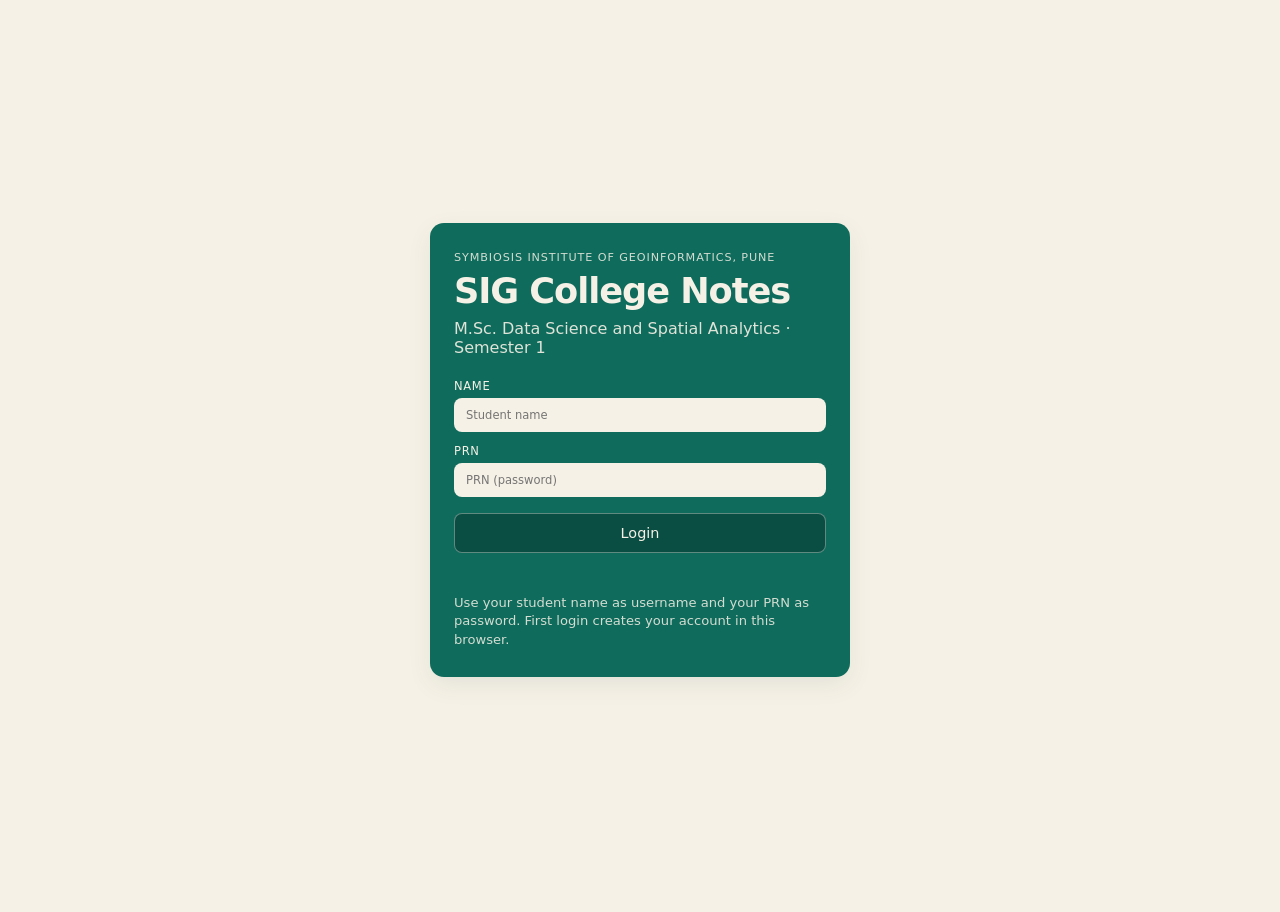
==== index.html @ 4ce727a7 "Add a local study chatbot on the notes page. Give students a floating chat helper for Semester 1 sub" ====
<!DOCTYPE html>
<html lang="en">
  <head>
    <meta charset="UTF-8" />
    <meta name="viewport" content="width=device-width, initial-scale=1" />
    <title>SIG College Notes — Semester 1</title>
    <link rel="stylesheet" href="styles.css" />
  </head>
  <body>
    <div class="page">
      <header class="top">
        <div class="brand">
          <p class="kicker">Symbiosis Institute of Geoinformatics, Pune</p>
          <h1>SIG College Notes</h1>
          <p class="programme">
            M.Sc. Data Science and Spatial Analytics · Semester 1
          </p>
        </div>
        <div class="top-actions">
          <div class="session">
            <p class="session-label">Logged in as</p>
            <p id="sessionName" class="session-name"></p>
          </div>
          <button type="button" id="logoutBtn" class="btn btn-secondary">
            Logout
          </button>
        </div>
      </header>

      <p class="disclaimer">
        Study helper only — not official SIG LMS content.
      </p>

      <nav class="tabs" aria-label="Semester">
        <button type="button" class="tab is-active" aria-current="page">
          Semester 1
        </button>
      </nav>

      <div class="toolbar">
        <label class="search">
          <span class="sr-only">Search subjects</span>
          <input
            id="searchInput"
            type="search"
            placeholder="Search subjects…"
            autocomplete="off"
          />
        </label>
        <p id="status" class="status" role="status"></p>
      </div>

      <main id="cards" class="cards"></main>

      <footer class="foot">
        Notes stay in this browser.
      </footer>
    </div>

    <div class="chatbot" id="chatbot">
      <button type="button" class="chatbot-toggle" id="chatToggle" aria-expanded="false">
        Study chat
      </button>
      <section class="chatbot-panel" id="chatPanel" hidden>
        <header class="chatbot-head">
          <div>
            <p class="chatbot-title">SIG Study Bot</p>
            <p class="chatbot-sub">Ask about Semester 1 subjects or how to use notes.</p>
          </div>
          <button type="button" class="btn-ghost chatbot-close" id="chatClose">Close</button>
        </header>
        <div class="chatbot-messages" id="chatMessages" aria-live="polite"></div>
        <form class="chatbot-form" id="chatForm">
          <input
            id="chatInput"
            type="text"
            placeholder="Ask something…"
            autocomplete="off"
            required
          />
          <button type="submit" class="btn">Send</button>
        </form>
      </section>
    </div>

    <script src="auth.js"></script>
    <script src="app.js"></script>
    <script src="chatbot.js"></script>
  </body>
</html>
---- styles.css ----
:root {
  --teal: #0f6b5c;
  --teal-dark: #0a4d43;
  --cream: #f6f1e6;
  --card: #fffaf1;
  --ink: #16332e;
  --muted: #5a6f69;
  --line: #d9cfc0;
  --student: #9a4d1c;
  --shadow: 0 8px 24px rgba(10, 77, 67, 0.08);
}

* {
  box-sizing: border-box;
}

html,
body {
  margin: 0;
  min-height: 100%;
}

body {
  font-family: "Source Sans 3", "Segoe UI", ui-sans-serif, system-ui, sans-serif;
  color: var(--ink);
  background: var(--cream);
}

.page {
  max-width: 1100px;
  margin: 0 auto;
  padding: 28px 18px 40px;
}

.login-page {
  max-width: none;
}

.login-screen {
  min-height: calc(100vh - 56px);
  display: grid;
  place-items: center;
}

.login-card {
  width: min(100%, 420px);
  background: var(--teal);
  color: var(--cream);
  border-radius: 14px;
  padding: 28px 24px;
  box-shadow: var(--shadow);
}

.login-card .programme {
  margin-bottom: 22px;
}

.login-form {
  display: grid;
  gap: 12px;
}

.login-form .field {
  opacity: 1;
}

.login-form .field input {
  width: 100%;
  min-width: 0;
}

.login-form .btn {
  width: 100%;
  margin-top: 4px;
}

.login-error {
  margin: 0;
  min-height: 1.2em;
  color: #ffd7c2;
  font-size: 0.88rem;
}

.login-hint {
  margin: 0;
  font-size: 0.82rem;
  opacity: 0.85;
  line-height: 1.4;
}

.session {
  display: grid;
  gap: 2px;
  text-align: right;
}

.session-label {
  margin: 0;
  font-size: 0.7rem;
  text-transform: uppercase;
  letter-spacing: 0.06em;
  opacity: 0.8;
}

.session-name {
  margin: 0;
  font-size: 1rem;
}

.top {
  display: flex;
  justify-content: space-between;
  gap: 20px;
  align-items: flex-end;
  background: var(--teal);
  color: var(--cream);
  border-radius: 12px;
  padding: 22px 22px 20px;
}

.kicker {
  margin: 0 0 6px;
  letter-spacing: 0.08em;
  text-transform: uppercase;
  font-size: 0.7rem;
  opacity: 0.85;
}

h1 {
  margin: 0;
  font-size: clamp(1.55rem, 4vw, 2.2rem);
  letter-spacing: -0.03em;
}

.programme {
  margin: 8px 0 0;
  opacity: 0.9;
}

.top-actions {
  display: flex;
  flex-wrap: wrap;
  gap: 10px;
  align-items: end;
}

.field {
  display: grid;
  gap: 5px;
  font-size: 0.72rem;
  text-transform: uppercase;
  letter-spacing: 0.06em;
  opacity: 0.92;
}

.field input,
.field select,
.search input,
.btn {
  font: inherit;
  border: 1px solid transparent;
  border-radius: 8px;
  padding: 9px 11px;
  text-transform: none;
  letter-spacing: 0;
}

.field input,
.field select {
  background: var(--cream);
  color: var(--ink);
  min-width: 150px;
}

.btn {
  cursor: pointer;
  background: var(--teal-dark);
  color: var(--cream);
  border: 1px solid rgba(255, 250, 241, 0.35);
  font-size: 0.9rem;
  height: 40px;
}

.btn:hover {
  filter: brightness(1.08);
}

.btn-secondary {
  background: var(--cream);
  color: var(--teal-dark);
  border: 1px solid rgba(255, 250, 241, 0.35);
}

.btn-ghost {
  cursor: pointer;
  background: transparent;
  border: 1px solid currentColor;
  color: inherit;
  padding: 5px 10px;
  border-radius: 7px;
  font-size: 0.8rem;
}

.btn-ghost:hover:not(:disabled) {
  background: rgba(15, 107, 92, 0.08);
}

.btn-ghost:disabled {
  opacity: 0.4;
  cursor: not-allowed;
}

.disclaimer {
  margin: 14px 4px 0;
  color: var(--muted);
}

.tabs {
  display: flex;
  gap: 8px;
  margin: 22px 0 16px;
}

.tab {
  border: 0;
  background: var(--teal);
  color: var(--cream);
  padding: 8px 16px;
  border-radius: 999px;
}

.toolbar {
  display: flex;
  gap: 14px;
  align-items: center;
  margin-bottom: 18px;
}

.search {
  flex: 1;
}

.search input {
  width: 100%;
  border: 1px solid var(--line);
  background: var(--card);
  color: var(--ink);
}

.status {
  margin: 0;
  min-height: 1.2em;
  color: var(--teal);
  font-size: 0.82rem;
}

.cards {
  display: grid;
  grid-template-columns: repeat(auto-fill, minmax(300px, 1fr));
  gap: 16px;
}

.card {
  background: var(--card);
  border: 1px solid var(--line);
  box-shadow: var(--shadow);
  border-radius: 12px;
  padding: 16px;
  display: grid;
  gap: 12px;
}

.card h2 {
  margin: 0;
  font-size: 1.12rem;
  line-height: 1.3;
  color: var(--teal-dark);
}

.meta {
  margin: 5px 0 0;
  font-size: 0.78rem;
  color: var(--muted);
}

.note {
  display: grid;
  gap: 8px;
  padding-top: 12px;
  border-top: 1px dashed var(--line);
}

.note-head {
  display: flex;
  justify-content: space-between;
  align-items: center;
  gap: 8px;
}

.badge {
  font-size: 0.7rem;
  letter-spacing: 0.08em;
  text-transform: uppercase;
  font-weight: 700;
}

.badge.student {
  color: var(--student);
}

.note p,
.note textarea {
  margin: 0;
  white-space: pre-wrap;
  line-height: 1.45;
  min-height: 4.2em;
}

.dropzone {
  border: 1.5px dashed var(--line);
  border-radius: 10px;
  padding: 12px;
  background: #fff;
  display: grid;
  gap: 8px;
  justify-items: start;
}

.dropzone.is-over {
  border-color: var(--teal);
  background: rgba(15, 107, 92, 0.06);
}

.dropzone.is-off {
  opacity: 0.55;
  pointer-events: none;
}

.drop-hint {
  margin: 0;
  color: var(--muted);
  font-size: 0.88rem;
  min-height: 0;
}

.drop-meta {
  margin: 0;
  color: var(--muted);
  font-size: 0.75rem;
  min-height: 0;
}

.files {
  list-style: none;
  margin: 0;
  padding: 0;
  display: grid;
  gap: 8px;
}

.file-row {
  display: flex;
  flex-wrap: wrap;
  gap: 8px 12px;
  align-items: center;
  justify-content: space-between;
  padding: 8px 10px;
  background: #fff;
  border: 1px solid var(--line);
  border-radius: 8px;
}

.file-info {
  min-width: 0;
  flex: 1;
}

.file-name {
  margin: 0;
  font-weight: 650;
  min-height: 0;
  word-break: break-word;
}

.file-size {
  margin: 2px 0 0;
  color: var(--muted);
  font-size: 0.78rem;
  min-height: 0;
}

.file-actions {
  display: flex;
  gap: 6px;
}

.note textarea {
  width: 100%;
  resize: vertical;
  border: 1px solid var(--line);
  border-radius: 8px;
  padding: 8px;
  background: #fff;
  font: inherit;
}

.dropzone {
  border: 1.5px dashed var(--line);
  border-radius: 10px;
  padding: 12px;
  background: rgba(15, 107, 92, 0.04);
  display: grid;
  gap: 8px;
  justify-items: start;
}

.dropzone.is-over {
  border-color: var(--teal);
  background: rgba(15, 107, 92, 0.1);
}

.dropzone p {
  min-height: 0;
  font-size: 0.85rem;
  color: var(--muted);
}

.file-list {
  list-style: none;
  margin: 0;
  padding: 0;
  display: grid;
  gap: 8px;
}

.file-row {
  display: grid;
  grid-template-columns: 1fr auto;
  gap: 8px 12px;
  align-items: center;
  padding: 8px 10px;
  border: 1px solid var(--line);
  border-radius: 8px;
  background: #fff;
  font-size: 0.85rem;
}

.file-meta {
  min-width: 0;
}

.file-meta strong {
  display: block;
  overflow: hidden;
  text-overflow: ellipsis;
  white-space: nowrap;
}

.file-meta span {
  color: var(--muted);
  font-size: 0.78rem;
}

.file-actions {
  display: flex;
  gap: 6px;
  flex-wrap: wrap;
}

@media (max-width: 720px) {
  .file-row {
    grid-template-columns: 1fr;
  }
}

.note-head-actions {
  display: flex;
  flex-wrap: wrap;
  gap: 6px;
  justify-content: flex-end;
}

.dropzone {
  border: 1.5px dashed var(--line);
  border-radius: 10px;
  padding: 12px;
  text-align: center;
  color: var(--muted);
  font-size: 0.85rem;
  background: rgba(15, 107, 92, 0.04);
}

.dropzone.is-over {
  border-color: var(--teal);
  background: rgba(15, 107, 92, 0.1);
  color: var(--teal-dark);
}

.file-list {
  list-style: none;
  margin: 0;
  padding: 0;
  display: grid;
  gap: 8px;
}

.file-row {
  display: grid;
  gap: 6px;
  padding: 8px 10px;
  border: 1px solid var(--line);
  border-radius: 8px;
  background: #fff;
}

.file-meta {
  font-size: 0.85rem;
}

.file-meta strong {
  display: block;
  word-break: break-word;
}

.file-meta span {
  color: var(--muted);
  font-size: 0.78rem;
}

.file-actions {
  display: flex;
  gap: 6px;
  flex-wrap: wrap;
}

.empty {
  grid-column: 1 / -1;
  color: var(--muted);
  text-align: center;
  padding: 36px 12px;
}

.foot {
  margin: 28px 4px 0;
  padding-top: 16px;
  border-top: 1px solid var(--line);
  color: var(--muted);
  font-size: 0.92rem;
}

.sr-only {
  position: absolute;
  width: 1px;
  height: 1px;
  padding: 0;
  margin: -1px;
  overflow: hidden;
  clip: rect(0, 0, 0, 0);
  border: 0;
}

@media (max-width: 720px) {
  .top,
  .toolbar,
  .top-actions {
    flex-direction: column;
    align-items: stretch;
  }

  .field input,
  .field select {
    min-width: 0;
    width: 100%;
  }

  .chatbot-panel {
    width: calc(100vw - 24px);
    right: 0;
  }
}

.chatbot {
  position: fixed;
  right: 18px;
  bottom: 18px;
  z-index: 40;
  display: grid;
  justify-items: end;
  gap: 10px;
}

.chatbot-toggle {
  border: 0;
  border-radius: 999px;
  background: var(--teal);
  color: var(--cream);
  padding: 12px 18px;
  cursor: pointer;
  font: inherit;
  box-shadow: var(--shadow);
}

.chatbot-panel {
  width: min(360px, calc(100vw - 24px));
  background: var(--card);
  border: 1px solid var(--line);
  border-radius: 14px;
  box-shadow: var(--shadow);
  overflow: hidden;
  display: grid;
  grid-template-rows: auto 1fr auto;
  max-height: min(70vh, 520px);
}

.chatbot-head {
  display: flex;
  justify-content: space-between;
  gap: 10px;
  align-items: start;
  padding: 12px 14px;
  background: var(--teal);
  color: var(--cream);
}

.chatbot-title {
  margin: 0;
  font-weight: 700;
}

.chatbot-sub {
  margin: 4px 0 0;
  font-size: 0.78rem;
  opacity: 0.9;
}

.chatbot-close {
  color: var(--cream);
  border-color: rgba(255, 250, 241, 0.45);
}

.chatbot-messages {
  padding: 12px;
  overflow-y: auto;
  display: grid;
  gap: 8px;
  background: #fffdf8;
  min-height: 220px;
}

.chat-bubble {
  max-width: 90%;
  padding: 8px 10px;
  border-radius: 10px;
  font-size: 0.9rem;
  line-height: 1.4;
  white-space: pre-wrap;
}

.chat-bot {
  justify-self: start;
  background: rgba(15, 107, 92, 0.1);
  color: var(--ink);
}

.chat-user {
  justify-self: end;
  background: var(--teal);
  color: var(--cream);
}

.chatbot-form {
  display: grid;
  grid-template-columns: 1fr auto;
  gap: 8px;
  padding: 10px;
  border-top: 1px solid var(--line);
  background: var(--card);
}

.chatbot-form input {
  border: 1px solid var(--line);
  border-radius: 8px;
  padding: 9px 11px;
  font: inherit;
  background: #fff;
  color: var(--ink);
}

.chatbot-form .btn {
  height: auto;
}
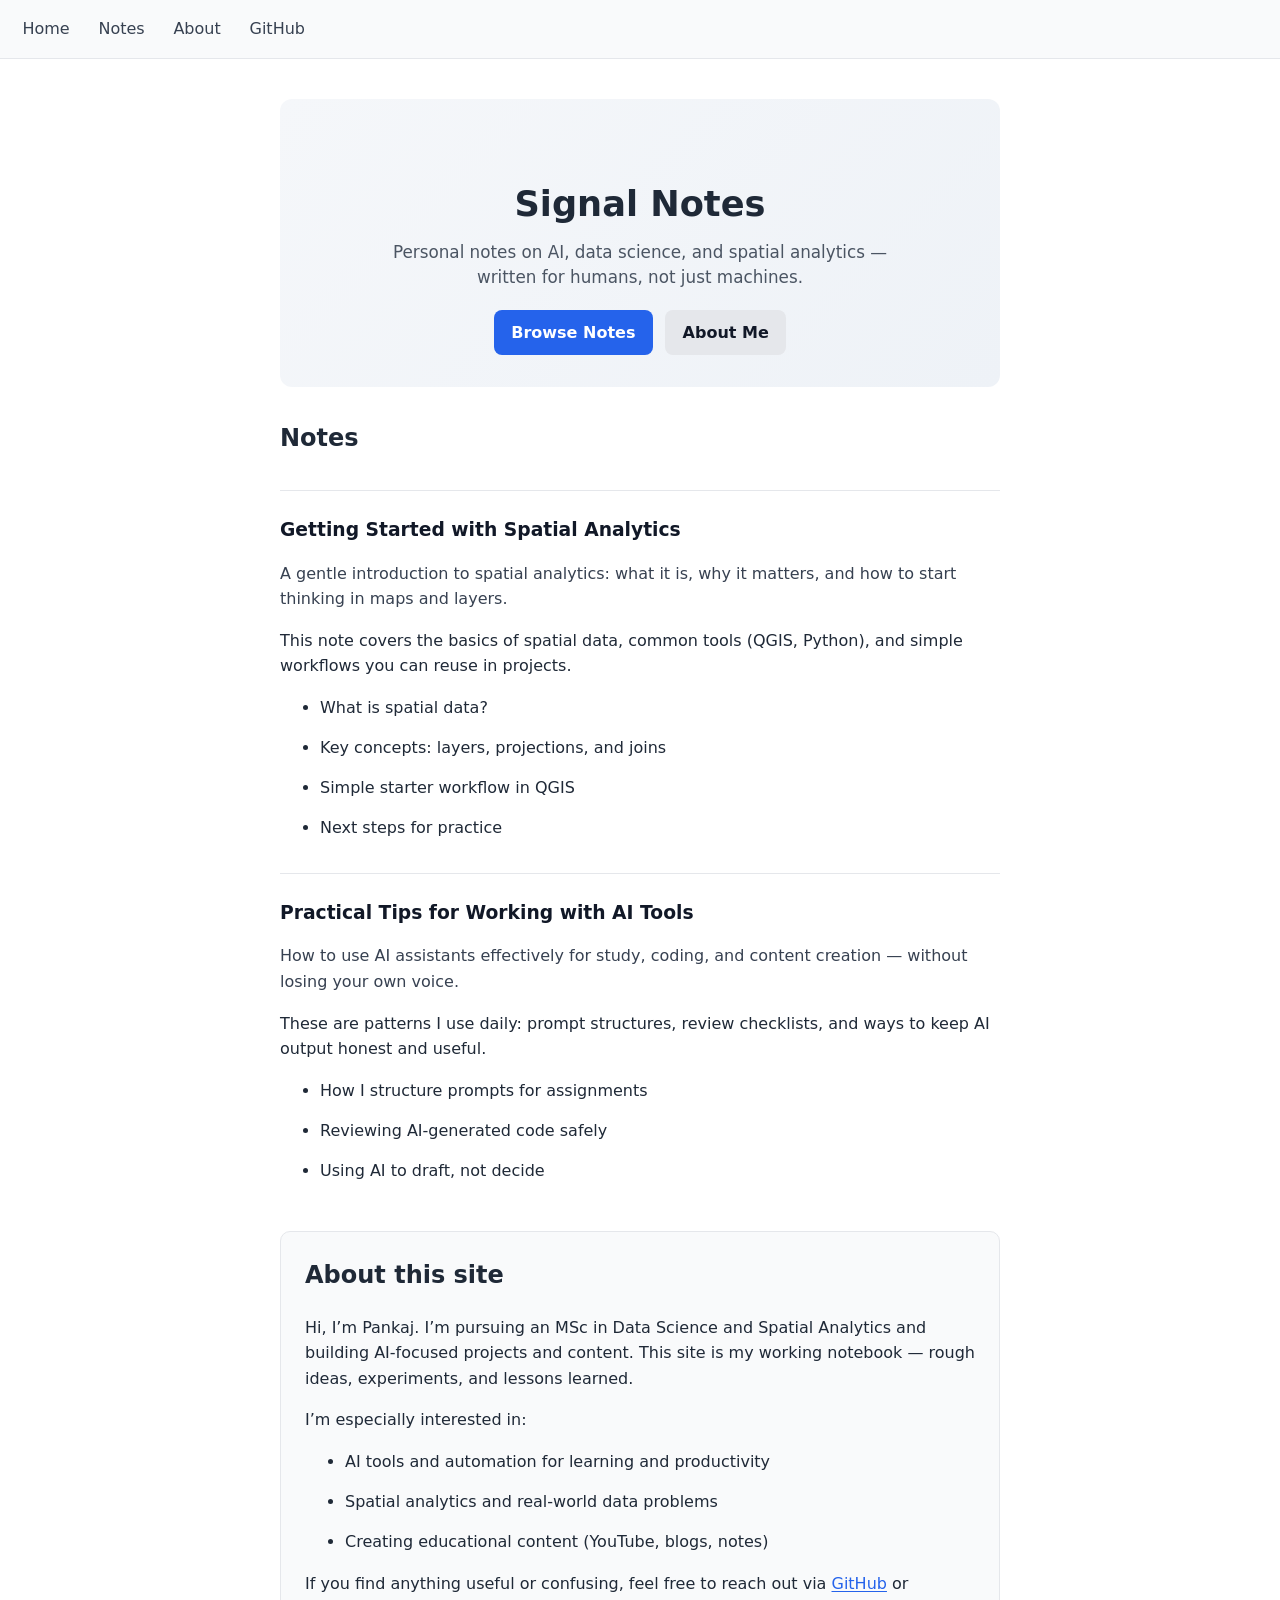
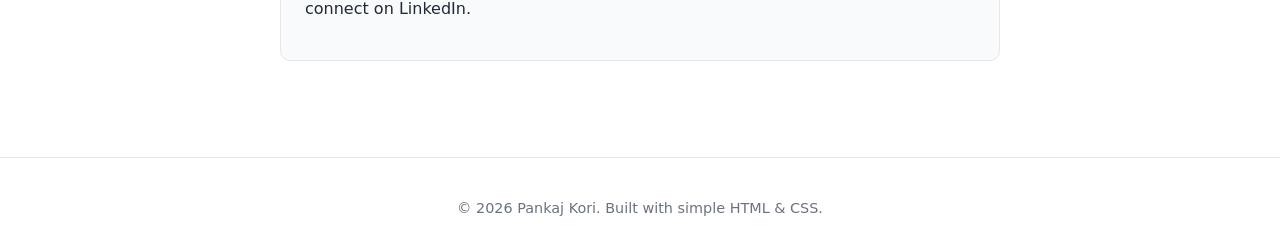
==== commit 78589521: "Redesign site: friendlier layout, nav, about section Co-authored-by: Cursor <cursoragent@cursor.com>" ====
--- a/index.html
+++ b/index.html
@@ -1,90 +1,106 @@
 <!DOCTYPE html>
 <html lang="en">
-  <head>
-    <meta charset="UTF-8" />
-    <meta name="viewport" content="width=device-width, initial-scale=1" />
-    <title>SIG College Notes — Semester 1</title>
-    <link rel="stylesheet" href="styles.css" />
-  </head>
-  <body>
-    <div class="page">
-      <header class="top">
-        <div class="brand">
-          <p class="kicker">Symbiosis Institute of Geoinformatics, Pune</p>
-          <h1>SIG College Notes</h1>
-          <p class="programme">
-            M.Sc. Data Science and Spatial Analytics · Semester 1
-          </p>
-        </div>
-        <div class="top-actions">
-          <div class="session">
-            <p class="session-label">Logged in as</p>
-            <p id="sessionName" class="session-name"></p>
-          </div>
-          <button type="button" id="logoutBtn" class="btn btn-secondary">
-            Logout
-          </button>
-        </div>
-      </header>
+<head>
+  <meta charset="UTF-8" />
+  <meta name="viewport" content="width=device-width, initial-scale=1" />
+  <title>Signal Notes – Pankaj Kori</title>
+  <link rel="stylesheet" href="styles.css" />
+  <meta name="description" content="Personal notes on AI, data science, and spatial analytics by Pankaj Kori." />
+</head>
+<body>
+  <nav class="site-nav">
+    <a href="index.html">Home</a>
+    <a href="#notes">Notes</a>
+    <a href="#about">About</a>
+    <a href="https://github.com/pankajkori-05" target="_blank" rel="noopener">GitHub</a>
+  </nav>
 
-      <p class="disclaimer">
-        Study helper only — not official SIG LMS content.
+  <main>
+    <!-- Hero -->
+    <section class="hero">
+      <h1>Signal Notes</h1>
+      <p class="subtitle">
+        Personal notes on AI, data science, and spatial analytics — written for humans, not just machines.
       </p>
+      <div class="cta">
+        <a href="#notes" class="btn">Browse Notes</a>
+        <a href="#about" class="btn btn-secondary">About Me</a>
+      </div>
+    </section>
 
-      <nav class="tabs" aria-label="Semester">
-        <button type="button" class="tab is-active" aria-current="page">
-          Semester 1
-        </button>
-      </nav>
+    <!-- Notes section -->
+    <section id="notes">
+      <h2>Notes</h2>
 
-      <div class="toolbar">
-        <label class="search">
-          <span class="sr-only">Search subjects</span>
-          <input
-            id="searchInput"
-            type="search"
-            placeholder="Search subjects…"
-            autocomplete="off"
-          />
-        </label>
-        <p id="status" class="status" role="status"></p>
-      </div>
+      <!-- Example note card 1 -->
+      <article class="note">
+        <h3>Getting Started with Spatial Analytics</h3>
+        <p class="note-intro">
+          A gentle introduction to spatial analytics: what it is, why it matters, and how to start thinking in maps and layers.
+        </p>
+        <p>
+          This note covers the basics of spatial data, common tools (QGIS, Python), and simple workflows you can reuse in projects.
+        </p>
+        <ul>
+          <li>What is spatial data?</li>
+          <li>Key concepts: layers, projections, and joins</li>
+          <li>Simple starter workflow in QGIS</li>
+          <li>Next steps for practice</li>
+        </ul>
+        <!-- If you have a dedicated page later, link it: -->
+        <!-- <a href="notes/spatial-analytics-intro.html">Read full note →</a> -->
+      </article>
 
-      <main id="cards" class="cards"></main>
+      <!-- Example note card 2 -->
+      <article class="note">
+        <h3>Practical Tips for Working with AI Tools</h3>
+        <p class="note-intro">
+          How to use AI assistants effectively for study, coding, and content creation — without losing your own voice.
+        </p>
+        <p>
+          These are patterns I use daily: prompt structures, review checklists, and ways to keep AI output honest and useful.
+        </p>
+        <ul>
+          <li>How I structure prompts for assignments</li>
+          <li>Reviewing AI‑generated code safely</li>
+          <li>Using AI to draft, not decide</li>
+        </ul>
+      </article>
 
-      <footer class="foot">
-        Notes stay in this browser.
-      </footer>
-    </div>
+      <!-- Add more notes in the same pattern -->
+    </section>
 
-    <div class="chatbot" id="chatbot">
-      <button type="button" class="chatbot-toggle" id="chatToggle" aria-expanded="false">
-        Study chat
-      </button>
-      <section class="chatbot-panel" id="chatPanel" hidden>
-        <header class="chatbot-head">
-          <div>
-            <p class="chatbot-title">SIG Study Bot</p>
-            <p class="chatbot-sub">Ask about Semester 1 subjects or how to use notes.</p>
-          </div>
-          <button type="button" class="btn-ghost chatbot-close" id="chatClose">Close</button>
-        </header>
-        <div class="chatbot-messages" id="chatMessages" aria-live="polite"></div>
-        <form class="chatbot-form" id="chatForm">
-          <input
-            id="chatInput"
-            type="text"
-            placeholder="Ask something…"
-            autocomplete="off"
-            required
-          />
-          <button type="submit" class="btn">Send</button>
-        </form>
-      </section>
-    </div>
+    <!-- About section -->
+    <section id="about" class="about">
+      <h2>About this site</h2>
+      <p>
+        Hi, I’m Pankaj. I’m pursuing an MSc in Data Science and Spatial Analytics and building AI‑focused projects and content.
+        This site is my working notebook — rough ideas, experiments, and lessons learned.
+      </p>
+      <p>
+        I’m especially interested in:
+      </p>
+      <ul>
+        <li>AI tools and automation for learning and productivity</li>
+        <li>Spatial analytics and real‑world data problems</li>
+        <li>Creating educational content (YouTube, blogs, notes)</li>
+      </ul>
+      <p>
+        If you find anything useful or confusing, feel free to reach out via
+        <a href="https://github.com/pankajkori-05" target="_blank" rel="noopener">GitHub</a>
+        or connect on LinkedIn.
+      </p>
+    </section>
+  </main>
 
-    <script src="auth.js"></script>
-    <script src="app.js"></script>
-    <script src="chatbot.js"></script>
-  </body>
+  <footer class="site-footer">
+    <p>
+      © <span id="year"></span> Pankaj Kori. Built with simple HTML & CSS.
+    </p>
+  </footer>
+
+  <script>
+    document.getElementById('year').textContent = new Date().getFullYear();
+  </script>
+</body>
 </html>
--- a/styles.css
+++ b/styles.css
@@ -1,691 +1,185 @@
-:root {
-  --teal: #0f6b5c;
-  --teal-dark: #0a4d43;
-  --cream: #f6f1e6;
-  --card: #fffaf1;
-  --ink: #16332e;
-  --muted: #5a6f69;
-  --line: #d9cfc0;
-  --student: #9a4d1c;
-  --shadow: 0 8px 24px rgba(10, 77, 67, 0.08);
+/* Base */
+body {
+  font-family: system-ui, -apple-system, BlinkMacSystemFont, "Segoe UI", sans-serif;
+  line-height: 1.6;
+  color: #1f2937;
+  background: #ffffff;
+  margin: 0;
 }
 
-* {
-  box-sizing: border-box;
+main {
+  max-width: 720px;
+  margin: 0 auto;
+  padding: 1.5rem 1rem 3rem;
 }
 
-html,
-body {
-  margin: 0;
-  min-height: 100%;
+a {
+  color: #2563eb;
+  text-decoration: underline;
+  text-underline-offset: 2px;
 }
 
-body {
-  font-family: "Source Sans 3", "Segoe UI", ui-sans-serif, system-ui, sans-serif;
-  color: var(--ink);
-  background: var(--cream);
+/* Navigation */
+.site-nav {
+  display: flex;
+  gap: 1rem;
+  flex-wrap: wrap;
+  padding: 0.75rem 1rem;
+  border-bottom: 1px solid #e5e7eb;
+  background: #f9fafb;
+  position: sticky;
+  top: 0;
+  z-index: 10;
 }
 
-.page {
-  max-width: 1100px;
-  margin: 0 auto;
-  padding: 28px 18px 40px;
+.site-nav a {
+  text-decoration: none;
+  color: #374151;
+  font-weight: 500;
+  padding: 0.25rem 0.4rem;
+  border-radius: 6px;
+  transition: background 0.15s ease, color 0.15s ease;
 }
 
-.login-page {
-  max-width: none;
+.site-nav a:hover {
+  background: #e5e7eb;
+  color: #111827;
 }
 
-.login-screen {
-  min-height: calc(100vh - 56px);
-  display: grid;
-  place-items: center;
+/* Hero */
+.hero {
+  text-align: center;
+  padding: 3rem 1rem 2rem;
+  background: linear-gradient(135deg, #f5f7fa 0%, #eef2f7 100%);
+  border-radius: 12px;
+  margin: 1rem 0 2rem;
 }
 
-.login-card {
-  width: min(100%, 420px);
-  background: var(--teal);
-  color: var(--cream);
-  border-radius: 14px;
-  padding: 28px 24px;
-  box-shadow: var(--shadow);
+.hero h1 {
+  font-size: 2.2rem;
+  margin-bottom: 0.5rem;
+  color: #1f2937;
 }
 
-.login-card .programme {
-  margin-bottom: 22px;
+.subtitle {
+  font-size: 1.05rem;
+  color: #4b5563;
+  max-width: 50ch;
+  margin: 0 auto 1.25rem;
+  line-height: 1.5;
 }
 
-.login-form {
-  display: grid;
-  gap: 12px;
-}
-
-.login-form .field {
-  opacity: 1;
-}
-
-.login-form .field input {
-  width: 100%;
-  min-width: 0;
-}
-
-.login-form .btn {
-  width: 100%;
-  margin-top: 4px;
-}
-
-.login-error {
-  margin: 0;
-  min-height: 1.2em;
-  color: #ffd7c2;
-  font-size: 0.88rem;
-}
-
-.login-hint {
-  margin: 0;
-  font-size: 0.82rem;
-  opacity: 0.85;
-  line-height: 1.4;
-}
-
-.session {
-  display: grid;
-  gap: 2px;
-  text-align: right;
-}
-
-.session-label {
-  margin: 0;
-  font-size: 0.7rem;
-  text-transform: uppercase;
-  letter-spacing: 0.06em;
-  opacity: 0.8;
-}
-
-.session-name {
-  margin: 0;
-  font-size: 1rem;
-}
-
-.top {
+.cta {
   display: flex;
-  justify-content: space-between;
-  gap: 20px;
-  align-items: flex-end;
-  background: var(--teal);
-  color: var(--cream);
-  border-radius: 12px;
-  padding: 22px 22px 20px;
-}
-
-.kicker {
-  margin: 0 0 6px;
-  letter-spacing: 0.08em;
-  text-transform: uppercase;
-  font-size: 0.7rem;
-  opacity: 0.85;
-}
-
-h1 {
-  margin: 0;
-  font-size: clamp(1.55rem, 4vw, 2.2rem);
-  letter-spacing: -0.03em;
-}
-
-.programme {
-  margin: 8px 0 0;
-  opacity: 0.9;
-}
-
-.top-actions {
-  display: flex;
+  gap: 0.75rem;
+  justify-content: center;
   flex-wrap: wrap;
-  gap: 10px;
-  align-items: end;
-}
-
-.field {
-  display: grid;
-  gap: 5px;
-  font-size: 0.72rem;
-  text-transform: uppercase;
-  letter-spacing: 0.06em;
-  opacity: 0.92;
-}
-
-.field input,
-.field select,
-.search input,
-.btn {
-  font: inherit;
-  border: 1px solid transparent;
-  border-radius: 8px;
-  padding: 9px 11px;
-  text-transform: none;
-  letter-spacing: 0;
-}
-
-.field input,
-.field select {
-  background: var(--cream);
-  color: var(--ink);
-  min-width: 150px;
 }
 
 .btn {
-  cursor: pointer;
-  background: var(--teal-dark);
-  color: var(--cream);
-  border: 1px solid rgba(255, 250, 241, 0.35);
-  font-size: 0.9rem;
-  height: 40px;
+  display: inline-block;
+  padding: 0.6rem 1.1rem;
+  border-radius: 8px;
+  background: #2563eb;
+  color: #fff;
+  text-decoration: none;
+  font-weight: 600;
+  transition: transform 0.15s ease, background 0.2s ease;
 }
 
 .btn:hover {
-  filter: brightness(1.08);
+  background: #1d4ed8;
+  transform: translateY(-1px);
 }
 
 .btn-secondary {
-  background: var(--cream);
-  color: var(--teal-dark);
-  border: 1px solid rgba(255, 250, 241, 0.35);
+  background: #e5e7eb;
+  color: #111827;
 }
 
-.btn-ghost {
-  cursor: pointer;
-  background: transparent;
-  border: 1px solid currentColor;
-  color: inherit;
-  padding: 5px 10px;
-  border-radius: 7px;
-  font-size: 0.8rem;
+.btn-secondary:hover {
+  background: #d1d5db;
 }
 
-.btn-ghost:hover:not(:disabled) {
-  background: rgba(15, 107, 92, 0.08);
-}
-
-.btn-ghost:disabled {
-  opacity: 0.4;
-  cursor: not-allowed;
-}
-
-.disclaimer {
-  margin: 14px 4px 0;
-  color: var(--muted);
-}
-
-.tabs {
-  display: flex;
-  gap: 8px;
-  margin: 22px 0 16px;
-}
-
-.tab {
-  border: 0;
-  background: var(--teal);
-  color: var(--cream);
-  padding: 8px 16px;
-  border-radius: 999px;
-}
-
-.toolbar {
-  display: flex;
-  gap: 14px;
-  align-items: center;
-  margin-bottom: 18px;
-}
-
-.search {
-  flex: 1;
-}
-
-.search input {
-  width: 100%;
-  border: 1px solid var(--line);
-  background: var(--card);
-  color: var(--ink);
-}
-
-.status {
-  margin: 0;
-  min-height: 1.2em;
-  color: var(--teal);
-  font-size: 0.82rem;
-}
-
-.cards {
-  display: grid;
-  grid-template-columns: repeat(auto-fill, minmax(300px, 1fr));
-  gap: 16px;
-}
-
-.card {
-  background: var(--card);
-  border: 1px solid var(--line);
-  box-shadow: var(--shadow);
-  border-radius: 12px;
-  padding: 16px;
-  display: grid;
-  gap: 12px;
-}
-
-.card h2 {
-  margin: 0;
-  font-size: 1.12rem;
-  line-height: 1.3;
-  color: var(--teal-dark);
-}
-
-.meta {
-  margin: 5px 0 0;
-  font-size: 0.78rem;
-  color: var(--muted);
+/* Notes */
+#notes h2 {
+  margin-top: 2rem;
+  margin-bottom: 1rem;
 }
 
 .note {
-  display: grid;
-  gap: 8px;
-  padding-top: 12px;
-  border-top: 1px dashed var(--line);
+  margin-top: 2rem;
+  padding-top: 1.5rem;
+  border-top: 1px solid #e5e7eb;
 }
 
-.note-head {
-  display: flex;
-  justify-content: space-between;
-  align-items: center;
-  gap: 8px;
+.note h3 {
+  margin-top: 0;
+  margin-bottom: 0.5rem;
+  color: #111827;
 }
 
-.badge {
-  font-size: 0.7rem;
-  letter-spacing: 0.08em;
-  text-transform: uppercase;
-  font-weight: 700;
-}
-
-.badge.student {
-  color: var(--student);
+.note-intro {
+  font-size: 1.05rem;
+  color: #374151;
+  margin-bottom: 1.25rem;
 }
 
 .note p,
-.note textarea {
-  margin: 0;
-  white-space: pre-wrap;
-  line-height: 1.45;
-  min-height: 4.2em;
+.note li {
+  font-size: 1rem;
+  margin-bottom: 0.9rem;
 }
 
-.dropzone {
-  border: 1.5px dashed var(--line);
+/* About */
+.about {
+  margin-top: 3rem;
+  padding: 1.5rem;
+  background: #f9fafb;
   border-radius: 10px;
-  padding: 12px;
-  background: #fff;
-  display: grid;
-  gap: 8px;
-  justify-items: start;
+  border: 1px solid #e5e7eb;
 }
 
-.dropzone.is-over {
-  border-color: var(--teal);
-  background: rgba(15, 107, 92, 0.06);
+.about h2 {
+  margin-top: 0;
 }
 
-.dropzone.is-off {
-  opacity: 0.55;
-  pointer-events: none;
+.about p,
+.about li {
+  font-size: 1rem;
+  margin-bottom: 0.9rem;
 }
 
-.drop-hint {
-  margin: 0;
-  color: var(--muted);
-  font-size: 0.88rem;
-  min-height: 0;
+/* Footer */
+.site-footer {
+  margin-top: 3rem;
+  padding-top: 1.5rem;
+  border-top: 1px solid #e5e7eb;
+  color: #6b7280;
+  font-size: 0.9rem;
+  text-align: center;
 }
 
-.drop-meta {
-  margin: 0;
-  color: var(--muted);
-  font-size: 0.75rem;
-  min-height: 0;
+/* Images & media */
+img {
+  max-width: 100%;
+  height: auto;
+  display: block;
+  border-radius: 8px;
+  margin: 1rem 0;
 }
 
-.files {
-  list-style: none;
-  margin: 0;
-  padding: 0;
-  display: grid;
-  gap: 8px;
-}
+/* Mobile tweaks */
+@media (max-width: 600px) {
+  .hero h1 {
+    font-size: 1.8rem;
+  }
 
-.file-row {
-  display: flex;
-  flex-wrap: wrap;
-  gap: 8px 12px;
-  align-items: center;
-  justify-content: space-between;
-  padding: 8px 10px;
-  background: #fff;
-  border: 1px solid var(--line);
-  border-radius: 8px;
-}
+  .subtitle {
+    font-size: 1rem;
+  }
 
-.file-info {
-  min-width: 0;
-  flex: 1;
-}
-
-.file-name {
-  margin: 0;
-  font-weight: 650;
-  min-height: 0;
-  word-break: break-word;
-}
-
-.file-size {
-  margin: 2px 0 0;
-  color: var(--muted);
-  font-size: 0.78rem;
-  min-height: 0;
-}
-
-.file-actions {
-  display: flex;
-  gap: 6px;
-}
-
-.note textarea {
-  width: 100%;
-  resize: vertical;
-  border: 1px solid var(--line);
-  border-radius: 8px;
-  padding: 8px;
-  background: #fff;
-  font: inherit;
-}
-
-.dropzone {
-  border: 1.5px dashed var(--line);
-  border-radius: 10px;
-  padding: 12px;
-  background: rgba(15, 107, 92, 0.04);
-  display: grid;
-  gap: 8px;
-  justify-items: start;
-}
-
-.dropzone.is-over {
-  border-color: var(--teal);
-  background: rgba(15, 107, 92, 0.1);
-}
-
-.dropzone p {
-  min-height: 0;
-  font-size: 0.85rem;
-  color: var(--muted);
-}
-
-.file-list {
-  list-style: none;
-  margin: 0;
-  padding: 0;
-  display: grid;
-  gap: 8px;
-}
-
-.file-row {
-  display: grid;
-  grid-template-columns: 1fr auto;
-  gap: 8px 12px;
-  align-items: center;
-  padding: 8px 10px;
-  border: 1px solid var(--line);
-  border-radius: 8px;
-  background: #fff;
-  font-size: 0.85rem;
-}
-
-.file-meta {
-  min-width: 0;
-}
-
-.file-meta strong {
-  display: block;
-  overflow: hidden;
-  text-overflow: ellipsis;
-  white-space: nowrap;
-}
-
-.file-meta span {
-  color: var(--muted);
-  font-size: 0.78rem;
-}
-
-.file-actions {
-  display: flex;
-  gap: 6px;
-  flex-wrap: wrap;
-}
-
-@media (max-width: 720px) {
-  .file-row {
-    grid-template-columns: 1fr;
+  .site-nav {
+    gap: 0.5rem;
   }
 }
-
-.note-head-actions {
-  display: flex;
-  flex-wrap: wrap;
-  gap: 6px;
-  justify-content: flex-end;
-}
-
-.dropzone {
-  border: 1.5px dashed var(--line);
-  border-radius: 10px;
-  padding: 12px;
-  text-align: center;
-  color: var(--muted);
-  font-size: 0.85rem;
-  background: rgba(15, 107, 92, 0.04);
-}
-
-.dropzone.is-over {
-  border-color: var(--teal);
-  background: rgba(15, 107, 92, 0.1);
-  color: var(--teal-dark);
-}
-
-.file-list {
-  list-style: none;
-  margin: 0;
-  padding: 0;
-  display: grid;
-  gap: 8px;
-}
-
-.file-row {
-  display: grid;
-  gap: 6px;
-  padding: 8px 10px;
-  border: 1px solid var(--line);
-  border-radius: 8px;
-  background: #fff;
-}
-
-.file-meta {
-  font-size: 0.85rem;
-}
-
-.file-meta strong {
-  display: block;
-  word-break: break-word;
-}
-
-.file-meta span {
-  color: var(--muted);
-  font-size: 0.78rem;
-}
-
-.file-actions {
-  display: flex;
-  gap: 6px;
-  flex-wrap: wrap;
-}
-
-.empty {
-  grid-column: 1 / -1;
-  color: var(--muted);
-  text-align: center;
-  padding: 36px 12px;
-}
-
-.foot {
-  margin: 28px 4px 0;
-  padding-top: 16px;
-  border-top: 1px solid var(--line);
-  color: var(--muted);
-  font-size: 0.92rem;
-}
-
-.sr-only {
-  position: absolute;
-  width: 1px;
-  height: 1px;
-  padding: 0;
-  margin: -1px;
-  overflow: hidden;
-  clip: rect(0, 0, 0, 0);
-  border: 0;
-}
-
-@media (max-width: 720px) {
-  .top,
-  .toolbar,
-  .top-actions {
-    flex-direction: column;
-    align-items: stretch;
-  }
-
-  .field input,
-  .field select {
-    min-width: 0;
-    width: 100%;
-  }
-
-  .chatbot-panel {
-    width: calc(100vw - 24px);
-    right: 0;
-  }
-}
-
-.chatbot {
-  position: fixed;
-  right: 18px;
-  bottom: 18px;
-  z-index: 40;
-  display: grid;
-  justify-items: end;
-  gap: 10px;
-}
-
-.chatbot-toggle {
-  border: 0;
-  border-radius: 999px;
-  background: var(--teal);
-  color: var(--cream);
-  padding: 12px 18px;
-  cursor: pointer;
-  font: inherit;
-  box-shadow: var(--shadow);
-}
-
-.chatbot-panel {
-  width: min(360px, calc(100vw - 24px));
-  background: var(--card);
-  border: 1px solid var(--line);
-  border-radius: 14px;
-  box-shadow: var(--shadow);
-  overflow: hidden;
-  display: grid;
-  grid-template-rows: auto 1fr auto;
-  max-height: min(70vh, 520px);
-}
-
-.chatbot-head {
-  display: flex;
-  justify-content: space-between;
-  gap: 10px;
-  align-items: start;
-  padding: 12px 14px;
-  background: var(--teal);
-  color: var(--cream);
-}
-
-.chatbot-title {
-  margin: 0;
-  font-weight: 700;
-}
-
-.chatbot-sub {
-  margin: 4px 0 0;
-  font-size: 0.78rem;
-  opacity: 0.9;
-}
-
-.chatbot-close {
-  color: var(--cream);
-  border-color: rgba(255, 250, 241, 0.45);
-}
-
-.chatbot-messages {
-  padding: 12px;
-  overflow-y: auto;
-  display: grid;
-  gap: 8px;
-  background: #fffdf8;
-  min-height: 220px;
-}
-
-.chat-bubble {
-  max-width: 90%;
-  padding: 8px 10px;
-  border-radius: 10px;
-  font-size: 0.9rem;
-  line-height: 1.4;
-  white-space: pre-wrap;
-}
-
-.chat-bot {
-  justify-self: start;
-  background: rgba(15, 107, 92, 0.1);
-  color: var(--ink);
-}
-
-.chat-user {
-  justify-self: end;
-  background: var(--teal);
-  color: var(--cream);
-}
-
-.chatbot-form {
-  display: grid;
-  grid-template-columns: 1fr auto;
-  gap: 8px;
-  padding: 10px;
-  border-top: 1px solid var(--line);
-  background: var(--card);
-}
-
-.chatbot-form input {
-  border: 1px solid var(--line);
-  border-radius: 8px;
-  padding: 9px 11px;
-  font: inherit;
-  background: #fff;
-  color: var(--ink);
-}
-
-.chatbot-form .btn {
-  height: auto;
-}
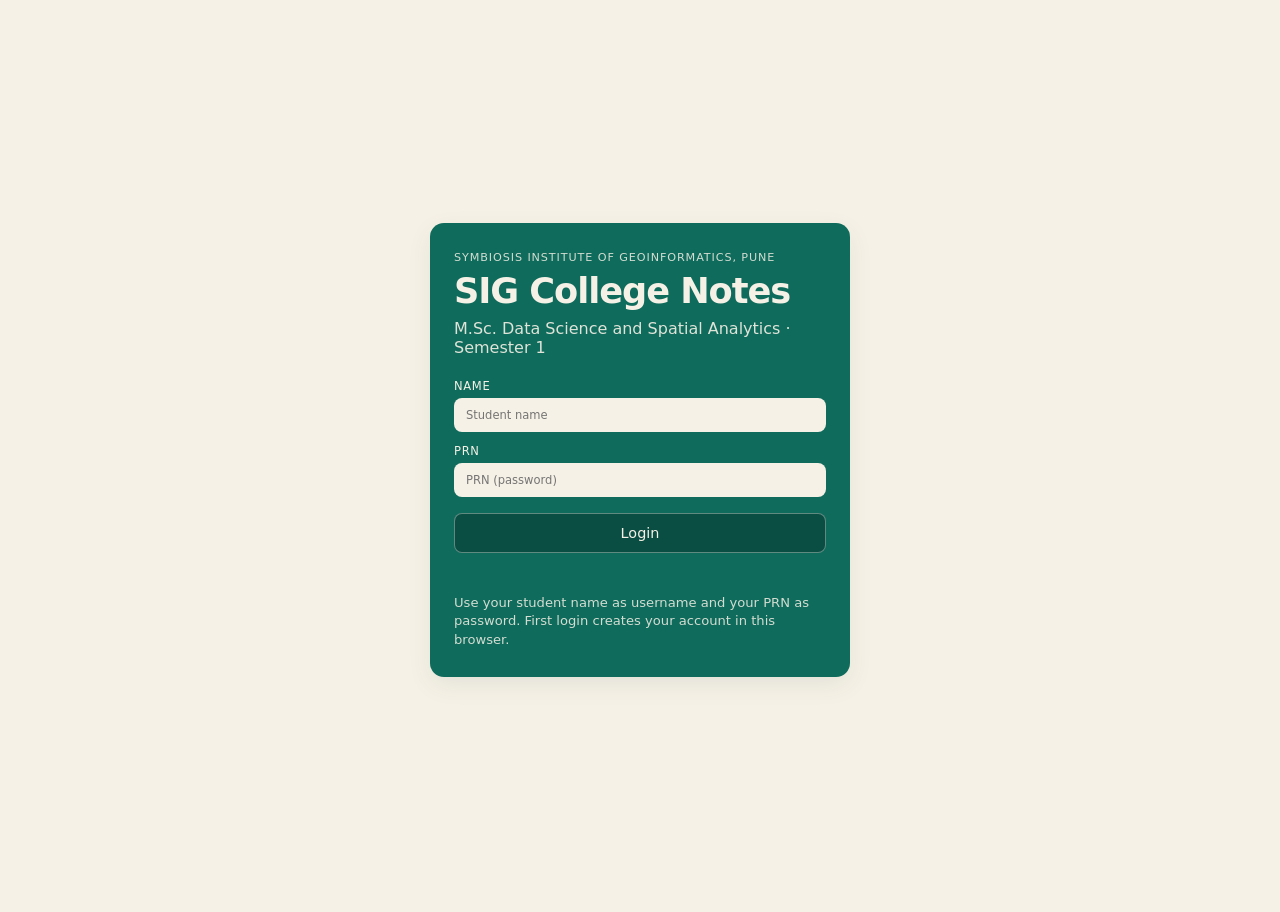
==== commit 90237355: "Restore SIG College Notes site before Signal Notes redesign. Co-authored-by: Cursor <cursoragent@cur" ====
--- a/index.html
+++ b/index.html
@@ -1,106 +1,62 @@
 <!DOCTYPE html>
 <html lang="en">
-<head>
-  <meta charset="UTF-8" />
-  <meta name="viewport" content="width=device-width, initial-scale=1" />
-  <title>Signal Notes – Pankaj Kori</title>
-  <link rel="stylesheet" href="styles.css" />
-  <meta name="description" content="Personal notes on AI, data science, and spatial analytics by Pankaj Kori." />
-</head>
-<body>
-  <nav class="site-nav">
-    <a href="index.html">Home</a>
-    <a href="#notes">Notes</a>
-    <a href="#about">About</a>
-    <a href="https://github.com/pankajkori-05" target="_blank" rel="noopener">GitHub</a>
-  </nav>
+  <head>
+    <meta charset="UTF-8" />
+    <meta name="viewport" content="width=device-width, initial-scale=1" />
+    <title>SIG College Notes — Semester 1</title>
+    <link rel="stylesheet" href="styles.css" />
+  </head>
+  <body>
+    <div class="page">
+      <header class="top">
+        <div class="brand">
+          <p class="kicker">Symbiosis Institute of Geoinformatics, Pune</p>
+          <h1>SIG College Notes</h1>
+          <p class="programme">
+            M.Sc. Data Science and Spatial Analytics · Semester 1
+          </p>
+        </div>
+        <div class="top-actions">
+          <div class="session">
+            <p class="session-label">Logged in as</p>
+            <p id="sessionName" class="session-name"></p>
+          </div>
+          <button type="button" id="logoutBtn" class="btn btn-secondary">
+            Logout
+          </button>
+        </div>
+      </header>
 
-  <main>
-    <!-- Hero -->
-    <section class="hero">
-      <h1>Signal Notes</h1>
-      <p class="subtitle">
-        Personal notes on AI, data science, and spatial analytics — written for humans, not just machines.
+      <p class="disclaimer">
+        Study helper only — not official SIG LMS content.
       </p>
-      <div class="cta">
-        <a href="#notes" class="btn">Browse Notes</a>
-        <a href="#about" class="btn btn-secondary">About Me</a>
+
+      <nav class="tabs" aria-label="Semester">
+        <button type="button" class="tab is-active" aria-current="page">
+          Semester 1
+        </button>
+      </nav>
+
+      <div class="toolbar">
+        <label class="search">
+          <span class="sr-only">Search subjects</span>
+          <input
+            id="searchInput"
+            type="search"
+            placeholder="Search subjects…"
+            autocomplete="off"
+          />
+        </label>
+        <p id="status" class="status" role="status"></p>
       </div>
-    </section>
 
-    <!-- Notes section -->
-    <section id="notes">
-      <h2>Notes</h2>
+      <main id="cards" class="cards"></main>
 
-      <!-- Example note card 1 -->
-      <article class="note">
-        <h3>Getting Started with Spatial Analytics</h3>
-        <p class="note-intro">
-          A gentle introduction to spatial analytics: what it is, why it matters, and how to start thinking in maps and layers.
-        </p>
-        <p>
-          This note covers the basics of spatial data, common tools (QGIS, Python), and simple workflows you can reuse in projects.
-        </p>
-        <ul>
-          <li>What is spatial data?</li>
-          <li>Key concepts: layers, projections, and joins</li>
-          <li>Simple starter workflow in QGIS</li>
-          <li>Next steps for practice</li>
-        </ul>
-        <!-- If you have a dedicated page later, link it: -->
-        <!-- <a href="notes/spatial-analytics-intro.html">Read full note →</a> -->
-      </article>
-
-      <!-- Example note card 2 -->
-      <article class="note">
-        <h3>Practical Tips for Working with AI Tools</h3>
-        <p class="note-intro">
-          How to use AI assistants effectively for study, coding, and content creation — without losing your own voice.
-        </p>
-        <p>
-          These are patterns I use daily: prompt structures, review checklists, and ways to keep AI output honest and useful.
-        </p>
-        <ul>
-          <li>How I structure prompts for assignments</li>
-          <li>Reviewing AI‑generated code safely</li>
-          <li>Using AI to draft, not decide</li>
-        </ul>
-      </article>
-
-      <!-- Add more notes in the same pattern -->
-    </section>
-
-    <!-- About section -->
-    <section id="about" class="about">
-      <h2>About this site</h2>
-      <p>
-        Hi, I’m Pankaj. I’m pursuing an MSc in Data Science and Spatial Analytics and building AI‑focused projects and content.
-        This site is my working notebook — rough ideas, experiments, and lessons learned.
-      </p>
-      <p>
-        I’m especially interested in:
-      </p>
-      <ul>
-        <li>AI tools and automation for learning and productivity</li>
-        <li>Spatial analytics and real‑world data problems</li>
-        <li>Creating educational content (YouTube, blogs, notes)</li>
-      </ul>
-      <p>
-        If you find anything useful or confusing, feel free to reach out via
-        <a href="https://github.com/pankajkori-05" target="_blank" rel="noopener">GitHub</a>
-        or connect on LinkedIn.
-      </p>
-    </section>
-  </main>
-
-  <footer class="site-footer">
-    <p>
-      © <span id="year"></span> Pankaj Kori. Built with simple HTML & CSS.
-    </p>
-  </footer>
-
-  <script>
-    document.getElementById('year').textContent = new Date().getFullYear();
-  </script>
-</body>
+      <footer class="foot">
+        Notes stay in this browser.
+      </footer>
+    </div>
+    <script src="auth.js"></script>
+    <script src="app.js"></script>
+  </body>
 </html>
--- a/styles.css
+++ b/styles.css
@@ -1,185 +1,575 @@
-/* Base */
+:root {
+  --teal: #0f6b5c;
+  --teal-dark: #0a4d43;
+  --cream: #f6f1e6;
+  --card: #fffaf1;
+  --ink: #16332e;
+  --muted: #5a6f69;
+  --line: #d9cfc0;
+  --student: #9a4d1c;
+  --shadow: 0 8px 24px rgba(10, 77, 67, 0.08);
+}
+
+* {
+  box-sizing: border-box;
+}
+
+html,
 body {
-  font-family: system-ui, -apple-system, BlinkMacSystemFont, "Segoe UI", sans-serif;
-  line-height: 1.6;
-  color: #1f2937;
-  background: #ffffff;
-  margin: 0;
-}
-
-main {
-  max-width: 720px;
+  margin: 0;
+  min-height: 100%;
+}
+
+body {
+  font-family: "Source Sans 3", "Segoe UI", ui-sans-serif, system-ui, sans-serif;
+  color: var(--ink);
+  background: var(--cream);
+}
+
+.page {
+  max-width: 1100px;
   margin: 0 auto;
-  padding: 1.5rem 1rem 3rem;
-}
-
-a {
-  color: #2563eb;
-  text-decoration: underline;
-  text-underline-offset: 2px;
-}
-
-/* Navigation */
-.site-nav {
-  display: flex;
-  gap: 1rem;
+  padding: 28px 18px 40px;
+}
+
+.login-page {
+  max-width: none;
+}
+
+.login-screen {
+  min-height: calc(100vh - 56px);
+  display: grid;
+  place-items: center;
+}
+
+.login-card {
+  width: min(100%, 420px);
+  background: var(--teal);
+  color: var(--cream);
+  border-radius: 14px;
+  padding: 28px 24px;
+  box-shadow: var(--shadow);
+}
+
+.login-card .programme {
+  margin-bottom: 22px;
+}
+
+.login-form {
+  display: grid;
+  gap: 12px;
+}
+
+.login-form .field {
+  opacity: 1;
+}
+
+.login-form .field input {
+  width: 100%;
+  min-width: 0;
+}
+
+.login-form .btn {
+  width: 100%;
+  margin-top: 4px;
+}
+
+.login-error {
+  margin: 0;
+  min-height: 1.2em;
+  color: #ffd7c2;
+  font-size: 0.88rem;
+}
+
+.login-hint {
+  margin: 0;
+  font-size: 0.82rem;
+  opacity: 0.85;
+  line-height: 1.4;
+}
+
+.session {
+  display: grid;
+  gap: 2px;
+  text-align: right;
+}
+
+.session-label {
+  margin: 0;
+  font-size: 0.7rem;
+  text-transform: uppercase;
+  letter-spacing: 0.06em;
+  opacity: 0.8;
+}
+
+.session-name {
+  margin: 0;
+  font-size: 1rem;
+}
+
+.top {
+  display: flex;
+  justify-content: space-between;
+  gap: 20px;
+  align-items: flex-end;
+  background: var(--teal);
+  color: var(--cream);
+  border-radius: 12px;
+  padding: 22px 22px 20px;
+}
+
+.kicker {
+  margin: 0 0 6px;
+  letter-spacing: 0.08em;
+  text-transform: uppercase;
+  font-size: 0.7rem;
+  opacity: 0.85;
+}
+
+h1 {
+  margin: 0;
+  font-size: clamp(1.55rem, 4vw, 2.2rem);
+  letter-spacing: -0.03em;
+}
+
+.programme {
+  margin: 8px 0 0;
+  opacity: 0.9;
+}
+
+.top-actions {
+  display: flex;
   flex-wrap: wrap;
-  padding: 0.75rem 1rem;
-  border-bottom: 1px solid #e5e7eb;
-  background: #f9fafb;
-  position: sticky;
-  top: 0;
-  z-index: 10;
-}
-
-.site-nav a {
-  text-decoration: none;
-  color: #374151;
-  font-weight: 500;
-  padding: 0.25rem 0.4rem;
-  border-radius: 6px;
-  transition: background 0.15s ease, color 0.15s ease;
-}
-
-.site-nav a:hover {
-  background: #e5e7eb;
-  color: #111827;
-}
-
-/* Hero */
-.hero {
+  gap: 10px;
+  align-items: end;
+}
+
+.field {
+  display: grid;
+  gap: 5px;
+  font-size: 0.72rem;
+  text-transform: uppercase;
+  letter-spacing: 0.06em;
+  opacity: 0.92;
+}
+
+.field input,
+.field select,
+.search input,
+.btn {
+  font: inherit;
+  border: 1px solid transparent;
+  border-radius: 8px;
+  padding: 9px 11px;
+  text-transform: none;
+  letter-spacing: 0;
+}
+
+.field input,
+.field select {
+  background: var(--cream);
+  color: var(--ink);
+  min-width: 150px;
+}
+
+.btn {
+  cursor: pointer;
+  background: var(--teal-dark);
+  color: var(--cream);
+  border: 1px solid rgba(255, 250, 241, 0.35);
+  font-size: 0.9rem;
+  height: 40px;
+}
+
+.btn:hover {
+  filter: brightness(1.08);
+}
+
+.btn-secondary {
+  background: var(--cream);
+  color: var(--teal-dark);
+  border: 1px solid rgba(255, 250, 241, 0.35);
+}
+
+.btn-ghost {
+  cursor: pointer;
+  background: transparent;
+  border: 1px solid currentColor;
+  color: inherit;
+  padding: 5px 10px;
+  border-radius: 7px;
+  font-size: 0.8rem;
+}
+
+.btn-ghost:hover:not(:disabled) {
+  background: rgba(15, 107, 92, 0.08);
+}
+
+.btn-ghost:disabled {
+  opacity: 0.4;
+  cursor: not-allowed;
+}
+
+.disclaimer {
+  margin: 14px 4px 0;
+  color: var(--muted);
+}
+
+.tabs {
+  display: flex;
+  gap: 8px;
+  margin: 22px 0 16px;
+}
+
+.tab {
+  border: 0;
+  background: var(--teal);
+  color: var(--cream);
+  padding: 8px 16px;
+  border-radius: 999px;
+}
+
+.toolbar {
+  display: flex;
+  gap: 14px;
+  align-items: center;
+  margin-bottom: 18px;
+}
+
+.search {
+  flex: 1;
+}
+
+.search input {
+  width: 100%;
+  border: 1px solid var(--line);
+  background: var(--card);
+  color: var(--ink);
+}
+
+.status {
+  margin: 0;
+  min-height: 1.2em;
+  color: var(--teal);
+  font-size: 0.82rem;
+}
+
+.cards {
+  display: grid;
+  grid-template-columns: repeat(auto-fill, minmax(300px, 1fr));
+  gap: 16px;
+}
+
+.card {
+  background: var(--card);
+  border: 1px solid var(--line);
+  box-shadow: var(--shadow);
+  border-radius: 12px;
+  padding: 16px;
+  display: grid;
+  gap: 12px;
+}
+
+.card h2 {
+  margin: 0;
+  font-size: 1.12rem;
+  line-height: 1.3;
+  color: var(--teal-dark);
+}
+
+.meta {
+  margin: 5px 0 0;
+  font-size: 0.78rem;
+  color: var(--muted);
+}
+
+.note {
+  display: grid;
+  gap: 8px;
+  padding-top: 12px;
+  border-top: 1px dashed var(--line);
+}
+
+.note-head {
+  display: flex;
+  justify-content: space-between;
+  align-items: center;
+  gap: 8px;
+}
+
+.badge {
+  font-size: 0.7rem;
+  letter-spacing: 0.08em;
+  text-transform: uppercase;
+  font-weight: 700;
+}
+
+.badge.student {
+  color: var(--student);
+}
+
+.note p,
+.note textarea {
+  margin: 0;
+  white-space: pre-wrap;
+  line-height: 1.45;
+  min-height: 4.2em;
+}
+
+.dropzone {
+  border: 1.5px dashed var(--line);
+  border-radius: 10px;
+  padding: 12px;
+  background: #fff;
+  display: grid;
+  gap: 8px;
+  justify-items: start;
+}
+
+.dropzone.is-over {
+  border-color: var(--teal);
+  background: rgba(15, 107, 92, 0.06);
+}
+
+.dropzone.is-off {
+  opacity: 0.55;
+  pointer-events: none;
+}
+
+.drop-hint {
+  margin: 0;
+  color: var(--muted);
+  font-size: 0.88rem;
+  min-height: 0;
+}
+
+.drop-meta {
+  margin: 0;
+  color: var(--muted);
+  font-size: 0.75rem;
+  min-height: 0;
+}
+
+.files {
+  list-style: none;
+  margin: 0;
+  padding: 0;
+  display: grid;
+  gap: 8px;
+}
+
+.file-row {
+  display: flex;
+  flex-wrap: wrap;
+  gap: 8px 12px;
+  align-items: center;
+  justify-content: space-between;
+  padding: 8px 10px;
+  background: #fff;
+  border: 1px solid var(--line);
+  border-radius: 8px;
+}
+
+.file-info {
+  min-width: 0;
+  flex: 1;
+}
+
+.file-name {
+  margin: 0;
+  font-weight: 650;
+  min-height: 0;
+  word-break: break-word;
+}
+
+.file-size {
+  margin: 2px 0 0;
+  color: var(--muted);
+  font-size: 0.78rem;
+  min-height: 0;
+}
+
+.file-actions {
+  display: flex;
+  gap: 6px;
+}
+
+.note textarea {
+  width: 100%;
+  resize: vertical;
+  border: 1px solid var(--line);
+  border-radius: 8px;
+  padding: 8px;
+  background: #fff;
+  font: inherit;
+}
+
+.dropzone {
+  border: 1.5px dashed var(--line);
+  border-radius: 10px;
+  padding: 12px;
+  background: rgba(15, 107, 92, 0.04);
+  display: grid;
+  gap: 8px;
+  justify-items: start;
+}
+
+.dropzone.is-over {
+  border-color: var(--teal);
+  background: rgba(15, 107, 92, 0.1);
+}
+
+.dropzone p {
+  min-height: 0;
+  font-size: 0.85rem;
+  color: var(--muted);
+}
+
+.file-list {
+  list-style: none;
+  margin: 0;
+  padding: 0;
+  display: grid;
+  gap: 8px;
+}
+
+.file-row {
+  display: grid;
+  grid-template-columns: 1fr auto;
+  gap: 8px 12px;
+  align-items: center;
+  padding: 8px 10px;
+  border: 1px solid var(--line);
+  border-radius: 8px;
+  background: #fff;
+  font-size: 0.85rem;
+}
+
+.file-meta {
+  min-width: 0;
+}
+
+.file-meta strong {
+  display: block;
+  overflow: hidden;
+  text-overflow: ellipsis;
+  white-space: nowrap;
+}
+
+.file-meta span {
+  color: var(--muted);
+  font-size: 0.78rem;
+}
+
+.file-actions {
+  display: flex;
+  gap: 6px;
+  flex-wrap: wrap;
+}
+
+@media (max-width: 720px) {
+  .file-row {
+    grid-template-columns: 1fr;
+  }
+}
+
+.note-head-actions {
+  display: flex;
+  flex-wrap: wrap;
+  gap: 6px;
+  justify-content: flex-end;
+}
+
+.dropzone {
+  border: 1.5px dashed var(--line);
+  border-radius: 10px;
+  padding: 12px;
   text-align: center;
-  padding: 3rem 1rem 2rem;
-  background: linear-gradient(135deg, #f5f7fa 0%, #eef2f7 100%);
-  border-radius: 12px;
-  margin: 1rem 0 2rem;
-}
-
-.hero h1 {
-  font-size: 2.2rem;
-  margin-bottom: 0.5rem;
-  color: #1f2937;
-}
-
-.subtitle {
-  font-size: 1.05rem;
-  color: #4b5563;
-  max-width: 50ch;
-  margin: 0 auto 1.25rem;
-  line-height: 1.5;
-}
-
-.cta {
-  display: flex;
-  gap: 0.75rem;
-  justify-content: center;
+  color: var(--muted);
+  font-size: 0.85rem;
+  background: rgba(15, 107, 92, 0.04);
+}
+
+.dropzone.is-over {
+  border-color: var(--teal);
+  background: rgba(15, 107, 92, 0.1);
+  color: var(--teal-dark);
+}
+
+.file-list {
+  list-style: none;
+  margin: 0;
+  padding: 0;
+  display: grid;
+  gap: 8px;
+}
+
+.file-row {
+  display: grid;
+  gap: 6px;
+  padding: 8px 10px;
+  border: 1px solid var(--line);
+  border-radius: 8px;
+  background: #fff;
+}
+
+.file-meta {
+  font-size: 0.85rem;
+}
+
+.file-meta strong {
+  display: block;
+  word-break: break-word;
+}
+
+.file-meta span {
+  color: var(--muted);
+  font-size: 0.78rem;
+}
+
+.file-actions {
+  display: flex;
+  gap: 6px;
   flex-wrap: wrap;
 }
 
-.btn {
-  display: inline-block;
-  padding: 0.6rem 1.1rem;
-  border-radius: 8px;
-  background: #2563eb;
-  color: #fff;
-  text-decoration: none;
-  font-weight: 600;
-  transition: transform 0.15s ease, background 0.2s ease;
-}
-
-.btn:hover {
-  background: #1d4ed8;
-  transform: translateY(-1px);
-}
-
-.btn-secondary {
-  background: #e5e7eb;
-  color: #111827;
-}
-
-.btn-secondary:hover {
-  background: #d1d5db;
-}
-
-/* Notes */
-#notes h2 {
-  margin-top: 2rem;
-  margin-bottom: 1rem;
-}
-
-.note {
-  margin-top: 2rem;
-  padding-top: 1.5rem;
-  border-top: 1px solid #e5e7eb;
-}
-
-.note h3 {
-  margin-top: 0;
-  margin-bottom: 0.5rem;
-  color: #111827;
-}
-
-.note-intro {
-  font-size: 1.05rem;
-  color: #374151;
-  margin-bottom: 1.25rem;
-}
-
-.note p,
-.note li {
-  font-size: 1rem;
-  margin-bottom: 0.9rem;
-}
-
-/* About */
-.about {
-  margin-top: 3rem;
-  padding: 1.5rem;
-  background: #f9fafb;
-  border-radius: 10px;
-  border: 1px solid #e5e7eb;
-}
-
-.about h2 {
-  margin-top: 0;
-}
-
-.about p,
-.about li {
-  font-size: 1rem;
-  margin-bottom: 0.9rem;
-}
-
-/* Footer */
-.site-footer {
-  margin-top: 3rem;
-  padding-top: 1.5rem;
-  border-top: 1px solid #e5e7eb;
-  color: #6b7280;
-  font-size: 0.9rem;
+.empty {
+  grid-column: 1 / -1;
+  color: var(--muted);
   text-align: center;
-}
-
-/* Images & media */
-img {
-  max-width: 100%;
-  height: auto;
-  display: block;
-  border-radius: 8px;
-  margin: 1rem 0;
-}
-
-/* Mobile tweaks */
-@media (max-width: 600px) {
-  .hero h1 {
-    font-size: 1.8rem;
+  padding: 36px 12px;
+}
+
+.foot {
+  margin: 28px 4px 0;
+  padding-top: 16px;
+  border-top: 1px solid var(--line);
+  color: var(--muted);
+  font-size: 0.92rem;
+}
+
+.sr-only {
+  position: absolute;
+  width: 1px;
+  height: 1px;
+  padding: 0;
+  margin: -1px;
+  overflow: hidden;
+  clip: rect(0, 0, 0, 0);
+  border: 0;
+}
+
+@media (max-width: 720px) {
+  .top,
+  .toolbar,
+  .top-actions {
+    flex-direction: column;
+    align-items: stretch;
   }
 
-  .subtitle {
-    font-size: 1rem;
+  .field input,
+  .field select {
+    min-width: 0;
+    width: 100%;
   }
-
-  .site-nav {
-    gap: 0.5rem;
-  }
-}
+}
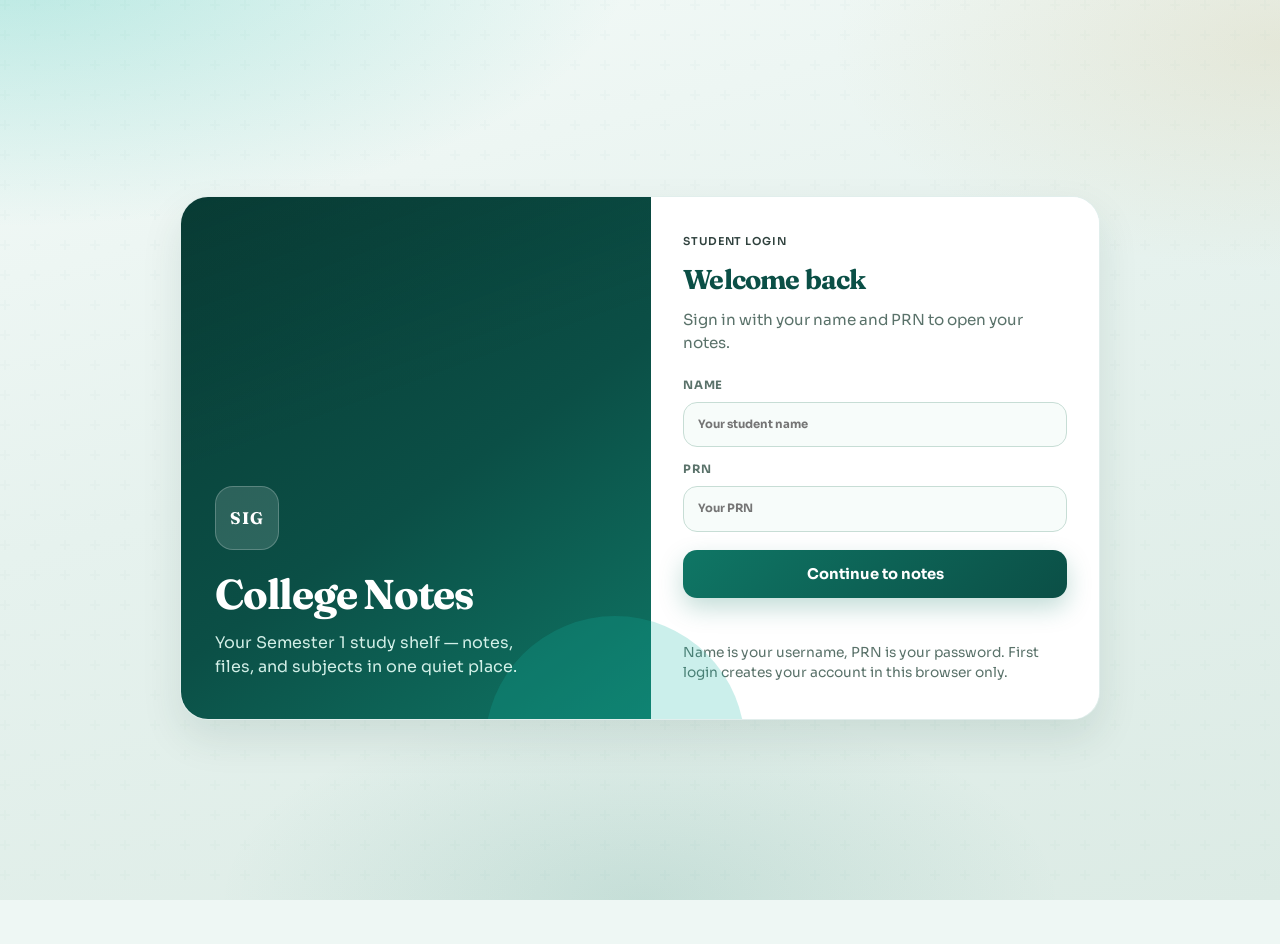
==== commit 5eaa47e0: "Refresh the study UI for a calmer student look and hide subject codes on cards. Co-authored-by: Curs" ====
--- a/index.html
+++ b/index.html
@@ -4,17 +4,27 @@
     <meta charset="UTF-8" />
     <meta name="viewport" content="width=device-width, initial-scale=1" />
     <title>SIG College Notes — Semester 1</title>
+    <link rel="preconnect" href="https://fonts.googleapis.com" />
+    <link rel="preconnect" href="https://fonts.gstatic.com" crossorigin />
+    <link
+      href="https://fonts.googleapis.com/css2?family=Fraunces:opsz,wght@9..144,550;9..144,700&family=Sora:wght@400;500;600;700&display=swap"
+      rel="stylesheet"
+    />
     <link rel="stylesheet" href="styles.css" />
   </head>
   <body>
+    <div class="bg-art" aria-hidden="true"></div>
     <div class="page">
       <header class="top">
         <div class="brand">
-          <p class="kicker">Symbiosis Institute of Geoinformatics, Pune</p>
-          <h1>SIG College Notes</h1>
-          <p class="programme">
-            M.Sc. Data Science and Spatial Analytics · Semester 1
-          </p>
+          <div class="brand-mark" aria-hidden="true">SIG</div>
+          <div class="brand-copy">
+            <p class="kicker">Symbiosis Institute of Geoinformatics, Pune</p>
+            <h1>College Notes</h1>
+            <p class="programme">
+              M.Sc. Data Science and Spatial Analytics · Semester 1
+            </p>
+          </div>
         </div>
         <div class="top-actions">
           <div class="session">
@@ -27,9 +37,14 @@
         </div>
       </header>
 
-      <p class="disclaimer">
-        Study helper only — not official SIG LMS content.
-      </p>
+      <section class="intro">
+        <p class="welcome">
+          A calm place for Semester 1 — find a subject, drop your notes, study at your pace.
+        </p>
+        <p class="disclaimer">
+          Study helper only — not official SIG LMS content.
+        </p>
+      </section>
 
       <nav class="tabs" aria-label="Semester">
         <button type="button" class="tab is-active" aria-current="page">
@@ -40,10 +55,11 @@
       <div class="toolbar">
         <label class="search">
           <span class="sr-only">Search subjects</span>
+          <span class="search-icon" aria-hidden="true"></span>
           <input
             id="searchInput"
             type="search"
-            placeholder="Search subjects…"
+            placeholder="Search subjects by name or code…"
             autocomplete="off"
           />
         </label>
@@ -53,7 +69,7 @@
       <main id="cards" class="cards"></main>
 
       <footer class="foot">
-        Notes stay in this browser.
+        Notes stay in this browser on this device.
       </footer>
     </div>
     <script src="auth.js"></script>
--- a/styles.css
+++ b/styles.css
@@ -1,13 +1,19 @@
 :root {
-  --teal: #0f6b5c;
-  --teal-dark: #0a4d43;
-  --cream: #f6f1e6;
-  --card: #fffaf1;
-  --ink: #16332e;
-  --muted: #5a6f69;
-  --line: #d9cfc0;
-  --student: #9a4d1c;
-  --shadow: 0 8px 24px rgba(10, 77, 67, 0.08);
+  --teal: #0f7665;
+  --teal-soft: #14b8a6;
+  --teal-deep: #0b4f46;
+  --forest: #083b34;
+  --mist: #eef7f4;
+  --paper: #f7fcfa;
+  --card: #ffffff;
+  --ink: #142824;
+  --muted: #5a726a;
+  --line: #c7ddd5;
+  --gold: #c4a35a;
+  --focus: #0d9488;
+  --shadow: 0 18px 40px rgba(8, 59, 52, 0.1);
+  --radius: 22px;
+  --ease: cubic-bezier(0.22, 1, 0.36, 1);
 }
 
 * {
@@ -21,15 +27,60 @@
 }
 
 body {
-  font-family: "Source Sans 3", "Segoe UI", ui-sans-serif, system-ui, sans-serif;
+  position: relative;
+  font-family: "Sora", "Segoe UI", ui-sans-serif, system-ui, sans-serif;
   color: var(--ink);
-  background: var(--cream);
+  background: var(--mist);
+  line-height: 1.55;
+  font-size: 1rem;
+  overflow-x: hidden;
+}
+
+.bg-art {
+  position: fixed;
+  inset: 0;
+  z-index: -1;
+  pointer-events: none;
+  background:
+    radial-gradient(ellipse 90% 55% at 0% -5%, rgba(20, 184, 166, 0.28), transparent 55%),
+    radial-gradient(ellipse 70% 50% at 100% 5%, rgba(196, 163, 90, 0.16), transparent 50%),
+    radial-gradient(ellipse 60% 40% at 50% 100%, rgba(15, 118, 101, 0.12), transparent 55%),
+    linear-gradient(165deg, #f4faf8 0%, #e6f2ee 45%, #dcebe5 100%);
+}
+
+.bg-art::after {
+  content: "";
+  position: absolute;
+  inset: 0;
+  opacity: 0.35;
+  background-image: url("data:image/svg+xml,%3Csvg width='60' height='60' viewBox='0 0 60 60' xmlns='http://www.w3.org/2000/svg'%3E%3Cg fill='none' fill-rule='evenodd'%3E%3Cg fill='%230f7665' fill-opacity='0.06'%3E%3Cpath d='M36 34v-4h-2v4h-4v2h4v4h2v-4h4v-2h-4zm0-30V0h-2v4h-4v2h4v4h2V6h4V4h-4zM6 34v-4H4v4H0v2h4v4h2v-4h4v-2H6zM6 4V0H4v4H0v2h4v4h2V6h4V4H6z'/%3E%3C/g%3E%3C/g%3E%3C/svg%3E");
+}
+
+h1,
+.card h2,
+.login-aside h1,
+.login-title {
+  font-family: "Fraunces", Georgia, "Times New Roman", serif;
+  font-optical-sizing: auto;
+  letter-spacing: -0.03em;
 }
 
 .page {
   max-width: 1100px;
   margin: 0 auto;
-  padding: 28px 18px 40px;
+  padding: 28px 18px 56px;
+  animation: rise 0.55s var(--ease) both;
+}
+
+@keyframes rise {
+  from {
+    opacity: 0;
+    transform: translateY(10px);
+  }
+  to {
+    opacity: 1;
+    transform: translateY(0);
+  }
 }
 
 .login-page {
@@ -37,55 +88,170 @@
 }
 
 .login-screen {
-  min-height: calc(100vh - 56px);
+  min-height: calc(100vh - 40px);
   display: grid;
   place-items: center;
+  padding: 28px 12px;
+}
+
+.login-shell {
+  width: min(100%, 920px);
+  display: grid;
+  grid-template-columns: 1.05fr 1fr;
+  gap: 0;
+  border-radius: calc(var(--radius) + 6px);
+  overflow: hidden;
+  box-shadow: var(--shadow);
+  border: 1px solid rgba(15, 118, 101, 0.12);
+  background: var(--card);
+  animation: rise 0.6s var(--ease) both;
+}
+
+.login-aside {
+  background:
+    linear-gradient(160deg, rgba(8, 59, 52, 0.2), transparent 40%),
+    linear-gradient(145deg, var(--forest) 0%, var(--teal-deep) 55%, var(--teal) 100%);
+  color: #e8fff8;
+  padding: 40px 34px;
+  display: grid;
+  align-content: end;
+  gap: 14px;
+  min-height: 420px;
+  position: relative;
+}
+
+.login-aside::before {
+  content: "";
+  position: absolute;
+  inset: auto -20% -30% auto;
+  width: 260px;
+  height: 260px;
+  border-radius: 50%;
+  background: rgba(20, 184, 166, 0.22);
+}
+
+.login-aside > * {
+  position: relative;
+}
+
+.login-aside h1 {
+  margin: 0;
+  font-size: clamp(2rem, 4vw, 2.6rem);
+  line-height: 1.1;
+  color: #fff;
+}
+
+.login-aside .programme {
+  margin: 0;
+  max-width: 28ch;
+  opacity: 0.9;
+  font-size: 1rem;
+  line-height: 1.5;
 }
 
 .login-card {
-  width: min(100%, 420px);
-  background: var(--teal);
-  color: var(--cream);
-  border-radius: 14px;
-  padding: 28px 24px;
-  box-shadow: var(--shadow);
-}
-
-.login-card .programme {
-  margin-bottom: 22px;
+  padding: 36px 32px;
+  background: var(--card);
+  color: var(--ink);
+}
+
+.login-title {
+  margin: 0 0 8px;
+  font-size: 1.7rem;
+  color: var(--teal-deep);
+}
+
+.login-lead {
+  margin: 0 0 22px;
+  color: var(--muted);
+  font-size: 0.95rem;
 }
 
 .login-form {
   display: grid;
-  gap: 12px;
+  gap: 14px;
 }
 
 .login-form .field {
   opacity: 1;
+  color: var(--muted);
 }
 
 .login-form .field input {
   width: 100%;
   min-width: 0;
+  background: var(--paper);
+  border: 1px solid var(--line);
+  padding: 13px 14px;
+  border-radius: 14px;
+  transition: border-color 0.2s ease, box-shadow 0.2s ease;
+}
+
+.login-form .field input:focus {
+  outline: none;
+  border-color: var(--focus);
+  box-shadow: 0 0 0 4px rgba(13, 148, 136, 0.15);
 }
 
 .login-form .btn {
   width: 100%;
   margin-top: 4px;
+  height: 48px;
+  border-radius: 14px;
+  background: linear-gradient(135deg, var(--teal) 0%, var(--teal-deep) 100%);
+  border: 0;
+  color: #fff;
+  font-weight: 700;
+  box-shadow: 0 10px 24px rgba(15, 118, 101, 0.25);
+}
+
+.login-form .btn:hover {
+  filter: brightness(1.05);
+  transform: translateY(-1px);
 }
 
 .login-error {
   margin: 0;
   min-height: 1.2em;
-  color: #ffd7c2;
-  font-size: 0.88rem;
+  color: #b42318;
+  font-size: 0.9rem;
 }
 
 .login-hint {
   margin: 0;
-  font-size: 0.82rem;
-  opacity: 0.85;
-  line-height: 1.4;
+  font-size: 0.86rem;
+  color: var(--muted);
+  line-height: 1.45;
+}
+
+.brand-mark {
+  width: 54px;
+  height: 54px;
+  border-radius: 16px;
+  display: grid;
+  place-items: center;
+  font-family: "Fraunces", Georgia, serif;
+  font-weight: 700;
+  font-size: 0.95rem;
+  letter-spacing: 0.04em;
+  background: rgba(255, 255, 255, 0.14);
+  border: 1px solid rgba(255, 255, 255, 0.22);
+  color: #fff;
+  flex-shrink: 0;
+}
+
+.brand-mark.large {
+  width: 64px;
+  height: 64px;
+  font-size: 1.05rem;
+  border-radius: 18px;
+  margin-bottom: 8px;
+}
+
+.brand {
+  display: flex;
+  gap: 16px;
+  align-items: flex-start;
 }
 
 .session {
@@ -98,59 +264,83 @@
   margin: 0;
   font-size: 0.7rem;
   text-transform: uppercase;
-  letter-spacing: 0.06em;
+  letter-spacing: 0.08em;
   opacity: 0.8;
+  font-weight: 600;
 }
 
 .session-name {
   margin: 0;
-  font-size: 1rem;
+  font-size: 1.05rem;
+  font-weight: 700;
 }
 
 .top {
   display: flex;
   justify-content: space-between;
-  gap: 20px;
-  align-items: flex-end;
-  background: var(--teal);
-  color: var(--cream);
-  border-radius: 12px;
-  padding: 22px 22px 20px;
+  gap: 22px;
+  align-items: center;
+  background:
+    linear-gradient(125deg, rgba(196, 163, 90, 0.18), transparent 35%),
+    linear-gradient(145deg, var(--forest) 0%, var(--teal-deep) 48%, var(--teal) 100%);
+  color: #f2fffb;
+  border-radius: var(--radius);
+  padding: 28px;
+  box-shadow: var(--shadow);
+  position: relative;
+  overflow: hidden;
+}
+
+.top::after {
+  content: "";
+  position: absolute;
+  right: -40px;
+  top: -50px;
+  width: 200px;
+  height: 200px;
+  border-radius: 50%;
+  background: rgba(20, 184, 166, 0.18);
+  pointer-events: none;
 }
 
 .kicker {
-  margin: 0 0 6px;
+  margin: 0 0 8px;
   letter-spacing: 0.08em;
   text-transform: uppercase;
-  font-size: 0.7rem;
-  opacity: 0.85;
+  font-size: 0.68rem;
+  opacity: 0.88;
+  font-weight: 600;
 }
 
 h1 {
   margin: 0;
-  font-size: clamp(1.55rem, 4vw, 2.2rem);
-  letter-spacing: -0.03em;
+  font-size: clamp(1.85rem, 4vw, 2.55rem);
+  font-weight: 700;
+  line-height: 1.1;
 }
 
 .programme {
-  margin: 8px 0 0;
+  margin: 10px 0 0;
   opacity: 0.9;
+  font-size: 0.95rem;
 }
 
 .top-actions {
   display: flex;
   flex-wrap: wrap;
-  gap: 10px;
-  align-items: end;
+  gap: 12px;
+  align-items: center;
+  position: relative;
+  z-index: 1;
 }
 
 .field {
   display: grid;
-  gap: 5px;
+  gap: 7px;
   font-size: 0.72rem;
   text-transform: uppercase;
   letter-spacing: 0.06em;
-  opacity: 0.92;
+  font-weight: 700;
 }
 
 .field input,
@@ -159,50 +349,56 @@
 .btn {
   font: inherit;
   border: 1px solid transparent;
-  border-radius: 8px;
-  padding: 9px 11px;
+  border-radius: 14px;
+  padding: 11px 14px;
   text-transform: none;
   letter-spacing: 0;
 }
 
 .field input,
 .field select {
-  background: var(--cream);
+  background: var(--paper);
   color: var(--ink);
   min-width: 150px;
 }
 
 .btn {
   cursor: pointer;
-  background: var(--teal-dark);
-  color: var(--cream);
-  border: 1px solid rgba(255, 250, 241, 0.35);
-  font-size: 0.9rem;
-  height: 40px;
+  background: var(--teal-deep);
+  color: #f4fffb;
+  border: 1px solid rgba(255, 255, 255, 0.18);
+  font-size: 0.92rem;
+  font-weight: 700;
+  height: 44px;
+  transition: transform 0.18s var(--ease), filter 0.18s ease;
 }
 
 .btn:hover {
-  filter: brightness(1.08);
+  filter: brightness(1.06);
+  transform: translateY(-1px);
 }
 
 .btn-secondary {
-  background: var(--cream);
-  color: var(--teal-dark);
-  border: 1px solid rgba(255, 250, 241, 0.35);
+  background: rgba(255, 255, 255, 0.95);
+  color: var(--teal-deep);
+  border: 0;
 }
 
 .btn-ghost {
   cursor: pointer;
-  background: transparent;
-  border: 1px solid currentColor;
-  color: inherit;
-  padding: 5px 10px;
-  border-radius: 7px;
-  font-size: 0.8rem;
+  background: var(--paper);
+  border: 1px solid var(--line);
+  color: var(--teal-deep);
+  padding: 8px 12px;
+  border-radius: 11px;
+  font-size: 0.84rem;
+  font-weight: 600;
+  transition: background 0.15s ease, border-color 0.15s ease;
 }
 
 .btn-ghost:hover:not(:disabled) {
-  background: rgba(15, 107, 92, 0.08);
+  background: #e8f5f1;
+  border-color: var(--teal-soft);
 }
 
 .btn-ghost:disabled {
@@ -210,84 +406,193 @@
   cursor: not-allowed;
 }
 
+.intro {
+  margin: 22px 4px 0;
+  max-width: 52ch;
+}
+
+.welcome {
+  margin: 0;
+  color: var(--teal-deep);
+  font-size: 1.12rem;
+  font-weight: 600;
+  line-height: 1.45;
+}
+
 .disclaimer {
-  margin: 14px 4px 0;
+  margin: 8px 0 0;
   color: var(--muted);
+  font-size: 0.9rem;
 }
 
 .tabs {
   display: flex;
   gap: 8px;
-  margin: 22px 0 16px;
+  margin: 24px 0 16px;
 }
 
 .tab {
-  border: 0;
+  border: 1px solid var(--line);
+  background: rgba(255, 255, 255, 0.8);
+  color: var(--teal-deep);
+  padding: 10px 18px;
+  border-radius: 999px;
+  font: inherit;
+  font-weight: 700;
+  backdrop-filter: blur(8px);
+  transition: transform 0.15s ease, background 0.15s ease;
+}
+
+.tab.is-active {
   background: var(--teal);
-  color: var(--cream);
-  padding: 8px 16px;
-  border-radius: 999px;
+  color: #fff;
+  border-color: var(--teal);
+  box-shadow: 0 8px 18px rgba(15, 118, 101, 0.22);
 }
 
 .toolbar {
   display: flex;
   gap: 14px;
   align-items: center;
-  margin-bottom: 18px;
+  margin-bottom: 22px;
 }
 
 .search {
   flex: 1;
+  position: relative;
+}
+
+.search-icon {
+  position: absolute;
+  left: 16px;
+  top: 50%;
+  width: 16px;
+  height: 16px;
+  transform: translateY(-50%);
+  border: 2px solid #7e978e;
+  border-radius: 50%;
+  pointer-events: none;
+}
+
+.search-icon::after {
+  content: "";
+  position: absolute;
+  right: -5px;
+  bottom: -4px;
+  width: 7px;
+  height: 2px;
+  background: #7e978e;
+  transform: rotate(45deg);
+  border-radius: 2px;
 }
 
 .search input {
   width: 100%;
   border: 1px solid var(--line);
-  background: var(--card);
+  background: rgba(255, 255, 255, 0.92);
   color: var(--ink);
+  padding: 15px 16px 15px 44px;
+  border-radius: 16px;
+  box-shadow: 0 8px 24px rgba(8, 59, 52, 0.05);
+  font-size: 0.98rem;
+  transition: box-shadow 0.2s ease, border-color 0.2s ease;
+}
+
+.search input::placeholder {
+  color: #7a9088;
+}
+
+.search input:focus {
+  outline: none;
+  border-color: var(--focus);
+  box-shadow: 0 0 0 4px rgba(13, 148, 136, 0.14), 0 10px 24px rgba(8, 59, 52, 0.06);
 }
 
 .status {
   margin: 0;
   min-height: 1.2em;
   color: var(--teal);
-  font-size: 0.82rem;
+  font-size: 0.86rem;
+  font-weight: 600;
 }
 
 .cards {
   display: grid;
-  grid-template-columns: repeat(auto-fill, minmax(300px, 1fr));
-  gap: 16px;
+  grid-template-columns: repeat(auto-fill, minmax(310px, 1fr));
+  gap: 18px;
 }
 
 .card {
   background: var(--card);
-  border: 1px solid var(--line);
-  box-shadow: var(--shadow);
-  border-radius: 12px;
-  padding: 16px;
+  border: 1px solid rgba(15, 118, 101, 0.1);
+  box-shadow: 0 14px 30px rgba(8, 59, 52, 0.07);
+  border-radius: var(--radius);
+  padding: 0;
+  display: grid;
+  gap: 0;
+  overflow: hidden;
+  transition: transform 0.22s var(--ease), box-shadow 0.22s var(--ease);
+  animation: cardIn 0.45s var(--ease) both;
+}
+
+.card:nth-child(1) { animation-delay: 0.02s; }
+.card:nth-child(2) { animation-delay: 0.05s; }
+.card:nth-child(3) { animation-delay: 0.08s; }
+.card:nth-child(4) { animation-delay: 0.11s; }
+.card:nth-child(5) { animation-delay: 0.14s; }
+.card:nth-child(6) { animation-delay: 0.17s; }
+.card:nth-child(7) { animation-delay: 0.2s; }
+.card:nth-child(8) { animation-delay: 0.23s; }
+
+@keyframes cardIn {
+  from {
+    opacity: 0;
+    transform: translateY(12px);
+  }
+  to {
+    opacity: 1;
+    transform: translateY(0);
+  }
+}
+
+.card:hover {
+  transform: translateY(-4px);
+  box-shadow: 0 22px 40px rgba(8, 59, 52, 0.12);
+}
+
+.card > div:first-child {
+  padding: 18px 18px 14px;
+  background:
+    linear-gradient(180deg, rgba(15, 118, 101, 0.06), transparent 70%),
+    var(--card);
+  border-bottom: 1px solid rgba(15, 118, 101, 0.08);
+  position: relative;
+}
+
+.card > div:first-child::before {
+  content: "";
+  position: absolute;
+  left: 0;
+  top: 16px;
+  bottom: 16px;
+  width: 4px;
+  border-radius: 0 4px 4px 0;
+  background: linear-gradient(180deg, var(--teal-soft), var(--teal-deep));
+}
+
+.card h2 {
+  margin: 0;
+  padding-left: 10px;
+  font-size: 1.18rem;
+  line-height: 1.3;
+  color: var(--teal-deep);
+  font-weight: 700;
+}
+
+.note {
   display: grid;
   gap: 12px;
-}
-
-.card h2 {
-  margin: 0;
-  font-size: 1.12rem;
-  line-height: 1.3;
-  color: var(--teal-dark);
-}
-
-.meta {
-  margin: 5px 0 0;
-  font-size: 0.78rem;
-  color: var(--muted);
-}
-
-.note {
-  display: grid;
-  gap: 8px;
-  padding-top: 12px;
-  border-top: 1px dashed var(--line);
+  padding: 16px 18px 18px;
 }
 
 .note-head {
@@ -299,130 +604,63 @@
 
 .badge {
   font-size: 0.7rem;
-  letter-spacing: 0.08em;
+  letter-spacing: 0.06em;
   text-transform: uppercase;
   font-weight: 700;
 }
 
 .badge.student {
-  color: var(--student);
+  color: var(--teal-deep);
+  background: rgba(15, 118, 101, 0.1);
+  padding: 5px 11px;
+  border-radius: 999px;
 }
 
 .note p,
 .note textarea {
   margin: 0;
   white-space: pre-wrap;
-  line-height: 1.45;
+  line-height: 1.5;
   min-height: 4.2em;
-}
-
-.dropzone {
-  border: 1.5px dashed var(--line);
-  border-radius: 10px;
-  padding: 12px;
-  background: #fff;
-  display: grid;
-  gap: 8px;
-  justify-items: start;
-}
-
-.dropzone.is-over {
-  border-color: var(--teal);
-  background: rgba(15, 107, 92, 0.06);
-}
-
-.dropzone.is-off {
-  opacity: 0.55;
-  pointer-events: none;
-}
-
-.drop-hint {
-  margin: 0;
-  color: var(--muted);
-  font-size: 0.88rem;
-  min-height: 0;
-}
-
-.drop-meta {
-  margin: 0;
-  color: var(--muted);
-  font-size: 0.75rem;
-  min-height: 0;
-}
-
-.files {
-  list-style: none;
-  margin: 0;
-  padding: 0;
-  display: grid;
-  gap: 8px;
-}
-
-.file-row {
-  display: flex;
-  flex-wrap: wrap;
-  gap: 8px 12px;
-  align-items: center;
-  justify-content: space-between;
-  padding: 8px 10px;
-  background: #fff;
-  border: 1px solid var(--line);
-  border-radius: 8px;
-}
-
-.file-info {
-  min-width: 0;
-  flex: 1;
-}
-
-.file-name {
-  margin: 0;
-  font-weight: 650;
-  min-height: 0;
-  word-break: break-word;
-}
-
-.file-size {
-  margin: 2px 0 0;
-  color: var(--muted);
-  font-size: 0.78rem;
-  min-height: 0;
-}
-
-.file-actions {
-  display: flex;
-  gap: 6px;
 }
 
 .note textarea {
   width: 100%;
   resize: vertical;
   border: 1px solid var(--line);
-  border-radius: 8px;
-  padding: 8px;
-  background: #fff;
+  border-radius: 12px;
+  padding: 10px 12px;
+  background: var(--paper);
   font: inherit;
 }
 
 .dropzone {
-  border: 1.5px dashed var(--line);
-  border-radius: 10px;
-  padding: 12px;
-  background: rgba(15, 107, 92, 0.04);
-  display: grid;
-  gap: 8px;
-  justify-items: start;
+  border: 1.5px dashed #b7d0c7;
+  border-radius: 16px;
+  padding: 18px 14px;
+  text-align: center;
+  color: var(--muted);
+  font-size: 0.9rem;
+  background:
+    linear-gradient(180deg, rgba(15, 118, 101, 0.04), transparent),
+    var(--paper);
+  display: grid;
+  gap: 10px;
+  justify-items: center;
+  transition: border-color 0.2s ease, background 0.2s ease, transform 0.2s ease;
 }
 
 .dropzone.is-over {
   border-color: var(--teal);
-  background: rgba(15, 107, 92, 0.1);
+  background: rgba(15, 118, 101, 0.1);
+  color: var(--teal-deep);
+  transform: scale(1.01);
 }
 
 .dropzone p {
+  margin: 0;
   min-height: 0;
-  font-size: 0.85rem;
-  color: var(--muted);
+  max-width: 28ch;
 }
 
 .file-list {
@@ -431,6 +669,7 @@
   padding: 0;
   display: grid;
   gap: 8px;
+  width: 100%;
 }
 
 .file-row {
@@ -438,11 +677,13 @@
   grid-template-columns: 1fr auto;
   gap: 8px 12px;
   align-items: center;
-  padding: 8px 10px;
+  padding: 11px 12px;
   border: 1px solid var(--line);
-  border-radius: 8px;
+  border-radius: 14px;
   background: #fff;
-  font-size: 0.85rem;
+  font-size: 0.9rem;
+  text-align: left;
+  width: 100%;
 }
 
 .file-meta {
@@ -467,12 +708,6 @@
   flex-wrap: wrap;
 }
 
-@media (max-width: 720px) {
-  .file-row {
-    grid-template-columns: 1fr;
-  }
-}
-
 .note-head-actions {
   display: flex;
   flex-wrap: wrap;
@@ -480,72 +715,23 @@
   justify-content: flex-end;
 }
 
-.dropzone {
-  border: 1.5px dashed var(--line);
-  border-radius: 10px;
-  padding: 12px;
-  text-align: center;
-  color: var(--muted);
-  font-size: 0.85rem;
-  background: rgba(15, 107, 92, 0.04);
-}
-
-.dropzone.is-over {
-  border-color: var(--teal);
-  background: rgba(15, 107, 92, 0.1);
-  color: var(--teal-dark);
-}
-
-.file-list {
-  list-style: none;
-  margin: 0;
-  padding: 0;
-  display: grid;
-  gap: 8px;
-}
-
-.file-row {
-  display: grid;
-  gap: 6px;
-  padding: 8px 10px;
-  border: 1px solid var(--line);
-  border-radius: 8px;
-  background: #fff;
-}
-
-.file-meta {
-  font-size: 0.85rem;
-}
-
-.file-meta strong {
-  display: block;
-  word-break: break-word;
-}
-
-.file-meta span {
-  color: var(--muted);
-  font-size: 0.78rem;
-}
-
-.file-actions {
-  display: flex;
-  gap: 6px;
-  flex-wrap: wrap;
-}
-
 .empty {
   grid-column: 1 / -1;
   color: var(--muted);
   text-align: center;
-  padding: 36px 12px;
+  padding: 52px 18px;
+  background: rgba(255, 255, 255, 0.65);
+  border: 1px dashed var(--line);
+  border-radius: var(--radius);
+  backdrop-filter: blur(6px);
 }
 
 .foot {
-  margin: 28px 4px 0;
-  padding-top: 16px;
-  border-top: 1px solid var(--line);
+  margin: 36px 6px 0;
+  padding-top: 18px;
+  border-top: 1px solid rgba(15, 118, 101, 0.12);
   color: var(--muted);
-  font-size: 0.92rem;
+  font-size: 0.9rem;
 }
 
 .sr-only {
@@ -559,12 +745,29 @@
   border: 0;
 }
 
+@media (max-width: 820px) {
+  .login-shell {
+    grid-template-columns: 1fr;
+  }
+
+  .login-aside {
+    min-height: auto;
+    padding: 28px 24px;
+    align-content: start;
+  }
+}
+
 @media (max-width: 720px) {
   .top,
   .toolbar,
-  .top-actions {
+  .top-actions,
+  .brand {
     flex-direction: column;
     align-items: stretch;
+  }
+
+  .session {
+    text-align: left;
   }
 
   .field input,
@@ -572,4 +775,25 @@
     min-width: 0;
     width: 100%;
   }
-}
+
+  .file-row {
+    grid-template-columns: 1fr;
+  }
+
+  .intro {
+    max-width: none;
+  }
+
+  .top {
+    padding: 22px;
+  }
+}
+
+@media (prefers-reduced-motion: reduce) {
+  *,
+  *::before,
+  *::after {
+    animation: none !important;
+    transition: none !important;
+  }
+}
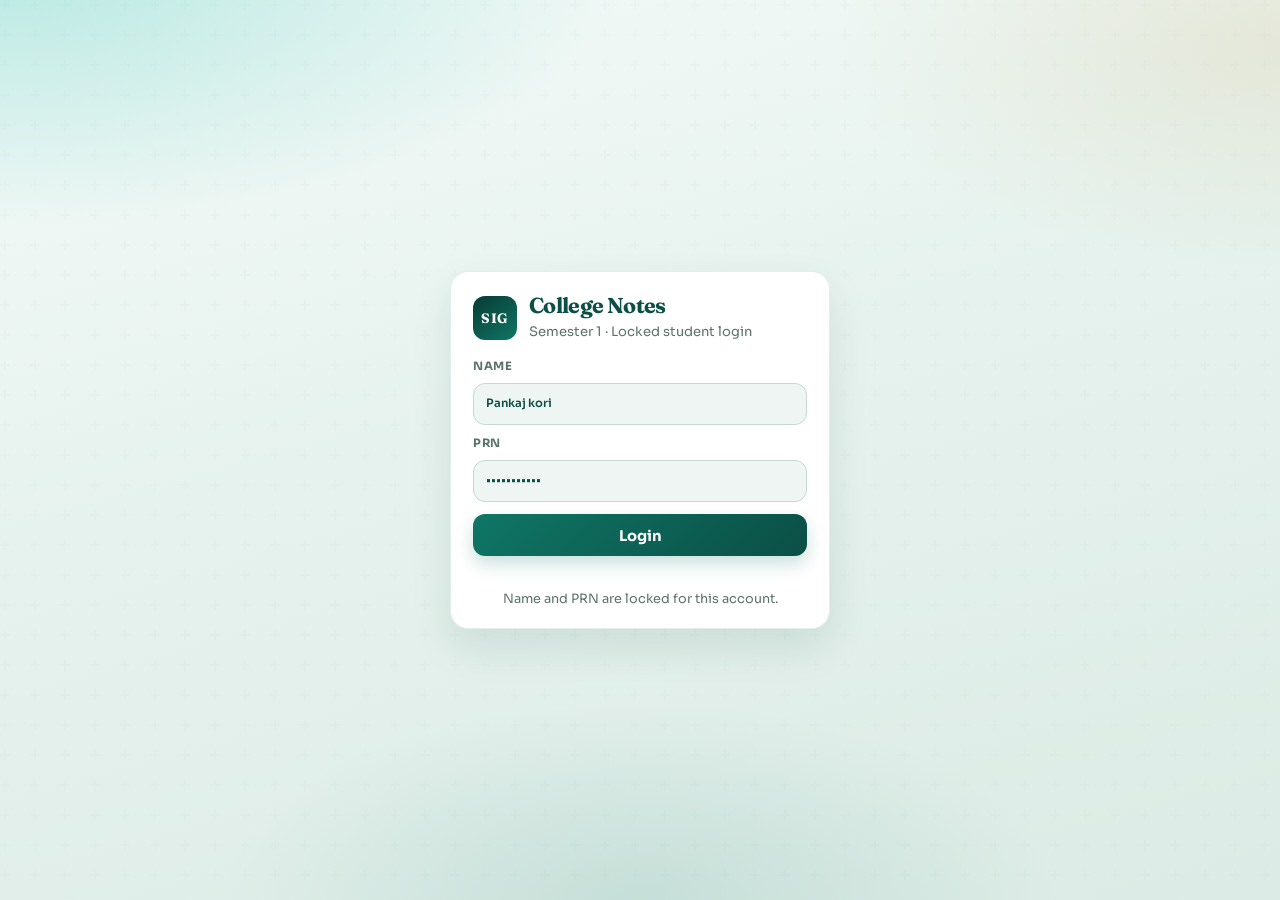
==== commit 67a90fef: "Lock login to Pankaj kori with a fixed PRN. Co-authored-by: Cursor <cursoragent@cursor.com>" ====
--- a/index.html
+++ b/index.html
@@ -31,11 +31,60 @@
             <p class="session-label">Logged in as</p>
             <p id="sessionName" class="session-name"></p>
           </div>
+          <button type="button" id="changePasswordBtn" class="btn btn-secondary" hidden>
+            Change password
+          </button>
           <button type="button" id="logoutBtn" class="btn btn-secondary">
             Logout
           </button>
         </div>
       </header>
+
+      <dialog id="passwordDialog" class="password-dialog">
+        <form id="passwordForm" class="password-form">
+          <h2>Change password</h2>
+          <p class="password-lead">
+            Your password is the PRN you use at login. Enter the current one, then choose a new password.
+          </p>
+          <label class="field">
+            <span>Current password</span>
+            <input
+              id="currentPassword"
+              type="password"
+              autocomplete="current-password"
+              required
+            />
+          </label>
+          <label class="field">
+            <span>New password</span>
+            <input
+              id="newPassword"
+              type="password"
+              autocomplete="new-password"
+              minlength="4"
+              required
+            />
+          </label>
+          <label class="field">
+            <span>Confirm new password</span>
+            <input
+              id="confirmPassword"
+              type="password"
+              autocomplete="new-password"
+              minlength="4"
+              required
+            />
+          </label>
+          <p id="passwordError" class="password-error" role="status"></p>
+          <p id="passwordSuccess" class="password-success" role="status"></p>
+          <div class="password-actions">
+            <button type="button" id="passwordCancelBtn" class="btn-ghost">
+              Cancel
+            </button>
+            <button type="submit" class="btn password-save">Save password</button>
+          </div>
+        </form>
+      </dialog>
 
       <section class="intro">
         <p class="welcome">
--- a/styles.css
+++ b/styles.css
@@ -58,7 +58,6 @@
 
 h1,
 .card h2,
-.login-aside h1,
 .login-title {
   font-family: "Fraunces", Georgia, "Times New Roman", serif;
   font-optical-sizing: auto;
@@ -85,91 +84,59 @@
 
 .login-page {
   max-width: none;
+  padding: 16px;
 }
 
 .login-screen {
-  min-height: calc(100vh - 40px);
+  min-height: calc(100vh - 32px);
   display: grid;
   place-items: center;
-  padding: 28px 12px;
-}
-
-.login-shell {
-  width: min(100%, 920px);
-  display: grid;
-  grid-template-columns: 1.05fr 1fr;
-  gap: 0;
-  border-radius: calc(var(--radius) + 6px);
-  overflow: hidden;
-  box-shadow: var(--shadow);
-  border: 1px solid rgba(15, 118, 101, 0.12);
-  background: var(--card);
-  animation: rise 0.6s var(--ease) both;
-}
-
-.login-aside {
-  background:
-    linear-gradient(160deg, rgba(8, 59, 52, 0.2), transparent 40%),
-    linear-gradient(145deg, var(--forest) 0%, var(--teal-deep) 55%, var(--teal) 100%);
-  color: #e8fff8;
-  padding: 40px 34px;
-  display: grid;
-  align-content: end;
-  gap: 14px;
-  min-height: 420px;
-  position: relative;
-}
-
-.login-aside::before {
-  content: "";
-  position: absolute;
-  inset: auto -20% -30% auto;
-  width: 260px;
-  height: 260px;
-  border-radius: 50%;
-  background: rgba(20, 184, 166, 0.22);
-}
-
-.login-aside > * {
-  position: relative;
-}
-
-.login-aside h1 {
-  margin: 0;
-  font-size: clamp(2rem, 4vw, 2.6rem);
-  line-height: 1.1;
-  color: #fff;
-}
-
-.login-aside .programme {
-  margin: 0;
-  max-width: 28ch;
-  opacity: 0.9;
-  font-size: 1rem;
-  line-height: 1.5;
 }
 
 .login-card {
-  padding: 36px 32px;
+  width: min(100%, 380px);
+  padding: 22px 22px 20px;
   background: var(--card);
   color: var(--ink);
+  border: 1px solid rgba(15, 118, 101, 0.12);
+  border-radius: 18px;
+  box-shadow: var(--shadow);
+  animation: rise 0.45s var(--ease) both;
+}
+
+.login-brand-row {
+  display: flex;
+  align-items: center;
+  gap: 12px;
+  margin-bottom: 16px;
+}
+
+.login-brand-row .brand-mark {
+  width: 44px;
+  height: 44px;
+  border-radius: 12px;
+  font-size: 0.85rem;
+  background: linear-gradient(145deg, var(--forest), var(--teal));
+  border: 0;
+  color: #fff;
 }
 
 .login-title {
-  margin: 0 0 8px;
-  font-size: 1.7rem;
-  color: var(--teal-deep);
+  margin: 0;
+  font-size: 1.35rem;
+  color: var(--teal-deep);
+  line-height: 1.15;
 }
 
 .login-lead {
-  margin: 0 0 22px;
-  color: var(--muted);
-  font-size: 0.95rem;
+  margin: 3px 0 0;
+  color: var(--muted);
+  font-size: 0.82rem;
 }
 
 .login-form {
   display: grid;
-  gap: 14px;
+  gap: 10px;
 }
 
 .login-form .field {
@@ -182,27 +149,40 @@
   min-width: 0;
   background: var(--paper);
   border: 1px solid var(--line);
-  padding: 13px 14px;
-  border-radius: 14px;
+  padding: 11px 12px;
+  border-radius: 12px;
   transition: border-color 0.2s ease, box-shadow 0.2s ease;
 }
 
 .login-form .field input:focus {
   outline: none;
   border-color: var(--focus);
-  box-shadow: 0 0 0 4px rgba(13, 148, 136, 0.15);
+  box-shadow: 0 0 0 3px rgba(13, 148, 136, 0.14);
+}
+
+.login-form .field input.is-locked {
+  background: #eef5f2;
+  color: var(--teal-deep);
+  font-weight: 600;
+  cursor: default;
+  border-color: #c5d9d1;
+}
+
+.login-form .field input.is-locked:focus {
+  box-shadow: none;
+  border-color: #c5d9d1;
 }
 
 .login-form .btn {
   width: 100%;
-  margin-top: 4px;
-  height: 48px;
-  border-radius: 14px;
+  margin-top: 2px;
+  height: 42px;
+  border-radius: 12px;
   background: linear-gradient(135deg, var(--teal) 0%, var(--teal-deep) 100%);
   border: 0;
   color: #fff;
   font-weight: 700;
-  box-shadow: 0 10px 24px rgba(15, 118, 101, 0.25);
+  box-shadow: 0 8px 18px rgba(15, 118, 101, 0.22);
 }
 
 .login-form .btn:hover {
@@ -212,16 +192,17 @@
 
 .login-error {
   margin: 0;
-  min-height: 1.2em;
+  min-height: 1.1em;
   color: #b42318;
-  font-size: 0.9rem;
+  font-size: 0.85rem;
 }
 
 .login-hint {
   margin: 0;
-  font-size: 0.86rem;
-  color: var(--muted);
-  line-height: 1.45;
+  font-size: 0.8rem;
+  color: var(--muted);
+  line-height: 1.35;
+  text-align: center;
 }
 
 .brand-mark {
@@ -238,14 +219,6 @@
   border: 1px solid rgba(255, 255, 255, 0.22);
   color: #fff;
   flex-shrink: 0;
-}
-
-.brand-mark.large {
-  width: 64px;
-  height: 64px;
-  font-size: 1.05rem;
-  border-radius: 18px;
-  margin-bottom: 8px;
 }
 
 .brand {
@@ -334,6 +307,89 @@
   z-index: 1;
 }
 
+.password-dialog {
+  border: 1px solid rgba(15, 118, 101, 0.14);
+  border-radius: 20px;
+  padding: 0;
+  width: min(100%, 420px);
+  box-shadow: var(--shadow);
+  background: var(--card);
+  color: var(--ink);
+}
+
+.password-dialog::backdrop {
+  background: rgba(8, 59, 52, 0.45);
+  backdrop-filter: blur(3px);
+}
+
+.password-form {
+  display: grid;
+  gap: 12px;
+  padding: 26px 24px;
+}
+
+.password-form h2 {
+  margin: 0;
+  font-family: "Fraunces", Georgia, serif;
+  font-size: 1.45rem;
+  color: var(--teal-deep);
+}
+
+.password-lead {
+  margin: 0 0 4px;
+  color: var(--muted);
+  font-size: 0.92rem;
+  line-height: 1.45;
+}
+
+.password-form .field {
+  color: var(--muted);
+}
+
+.password-form .field input {
+  width: 100%;
+  background: var(--paper);
+  border: 1px solid var(--line);
+  border-radius: 12px;
+  padding: 12px 14px;
+  color: var(--ink);
+}
+
+.password-form .field input:focus {
+  outline: none;
+  border-color: var(--focus);
+  box-shadow: 0 0 0 4px rgba(13, 148, 136, 0.15);
+}
+
+.password-error {
+  margin: 0;
+  min-height: 1.2em;
+  color: #b42318;
+  font-size: 0.88rem;
+}
+
+.password-success {
+  margin: 0;
+  min-height: 1.2em;
+  color: var(--teal);
+  font-size: 0.88rem;
+  font-weight: 600;
+}
+
+.password-actions {
+  display: flex;
+  justify-content: flex-end;
+  gap: 10px;
+  margin-top: 4px;
+}
+
+.password-save {
+  height: 42px;
+  background: linear-gradient(135deg, var(--teal) 0%, var(--teal-deep) 100%);
+  border: 0;
+  color: #fff;
+}
+
 .field {
   display: grid;
   gap: 7px;
@@ -745,18 +801,6 @@
   border: 0;
 }
 
-@media (max-width: 820px) {
-  .login-shell {
-    grid-template-columns: 1fr;
-  }
-
-  .login-aside {
-    min-height: auto;
-    padding: 28px 24px;
-    align-content: start;
-  }
-}
-
 @media (max-width: 720px) {
   .top,
   .toolbar,
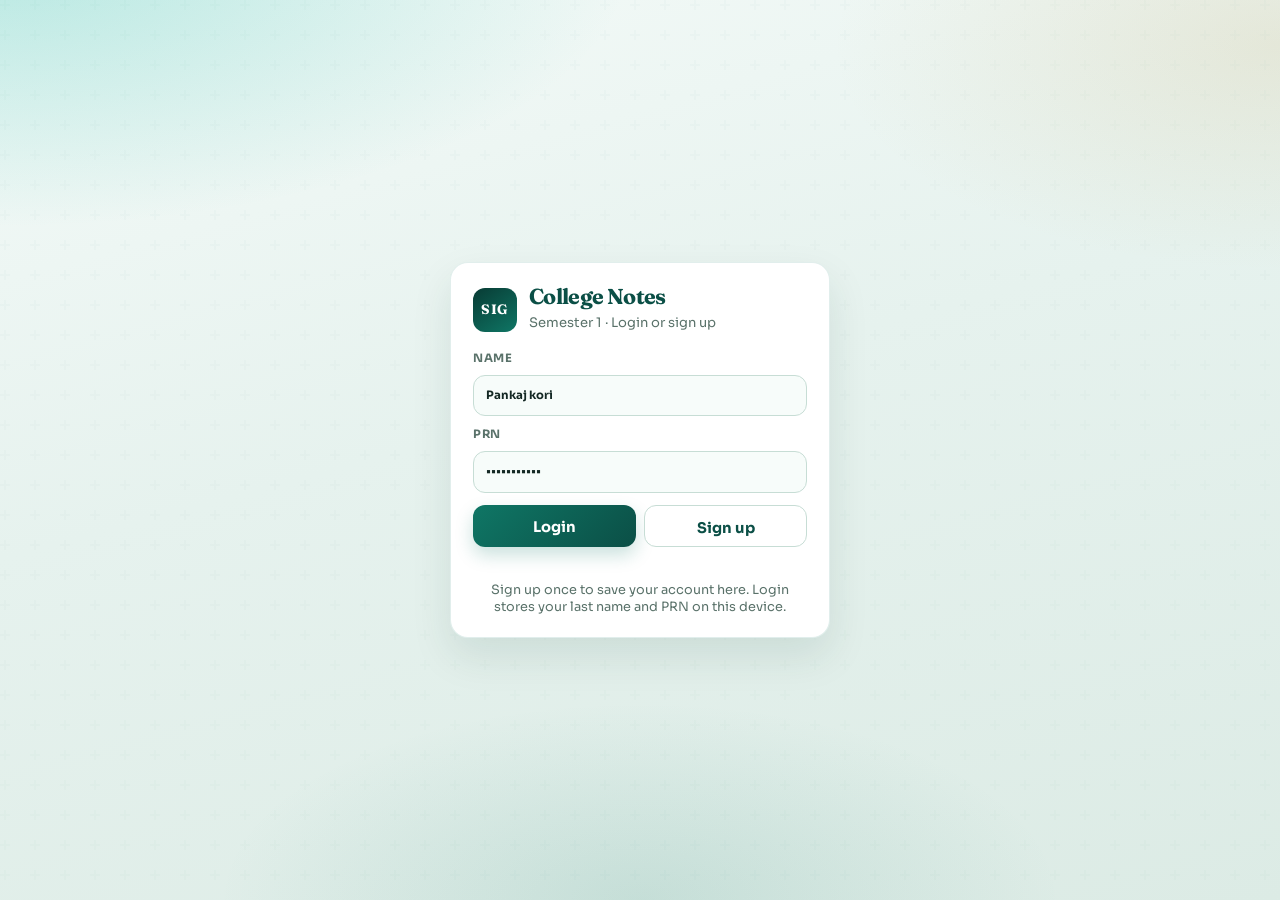
==== commit dde67a7c: "Add Sign up, store accounts, and remember the last login on this device. Co-authored-by: Cursor <cur" ====
--- a/index.html
+++ b/index.html
@@ -31,7 +31,7 @@
             <p class="session-label">Logged in as</p>
             <p id="sessionName" class="session-name"></p>
           </div>
-          <button type="button" id="changePasswordBtn" class="btn btn-secondary" hidden>
+          <button type="button" id="changePasswordBtn" class="btn btn-secondary">
             Change password
           </button>
           <button type="button" id="logoutBtn" class="btn btn-secondary">
--- a/styles.css
+++ b/styles.css
@@ -160,19 +160,6 @@
   box-shadow: 0 0 0 3px rgba(13, 148, 136, 0.14);
 }
 
-.login-form .field input.is-locked {
-  background: #eef5f2;
-  color: var(--teal-deep);
-  font-weight: 600;
-  cursor: default;
-  border-color: #c5d9d1;
-}
-
-.login-form .field input.is-locked:focus {
-  box-shadow: none;
-  border-color: #c5d9d1;
-}
-
 .login-form .btn {
   width: 100%;
   margin-top: 2px;
@@ -183,6 +170,30 @@
   color: #fff;
   font-weight: 700;
   box-shadow: 0 8px 18px rgba(15, 118, 101, 0.22);
+}
+
+.login-actions {
+  display: grid;
+  grid-template-columns: 1fr 1fr;
+  gap: 8px;
+  margin-top: 2px;
+}
+
+.login-actions .btn {
+  margin-top: 0;
+  width: 100%;
+}
+
+.btn-signup {
+  background: #fff !important;
+  color: var(--teal-deep) !important;
+  border: 1px solid var(--line) !important;
+  box-shadow: none !important;
+}
+
+.btn-signup:hover {
+  background: var(--paper) !important;
+  filter: none;
 }
 
 .login-form .btn:hover {
